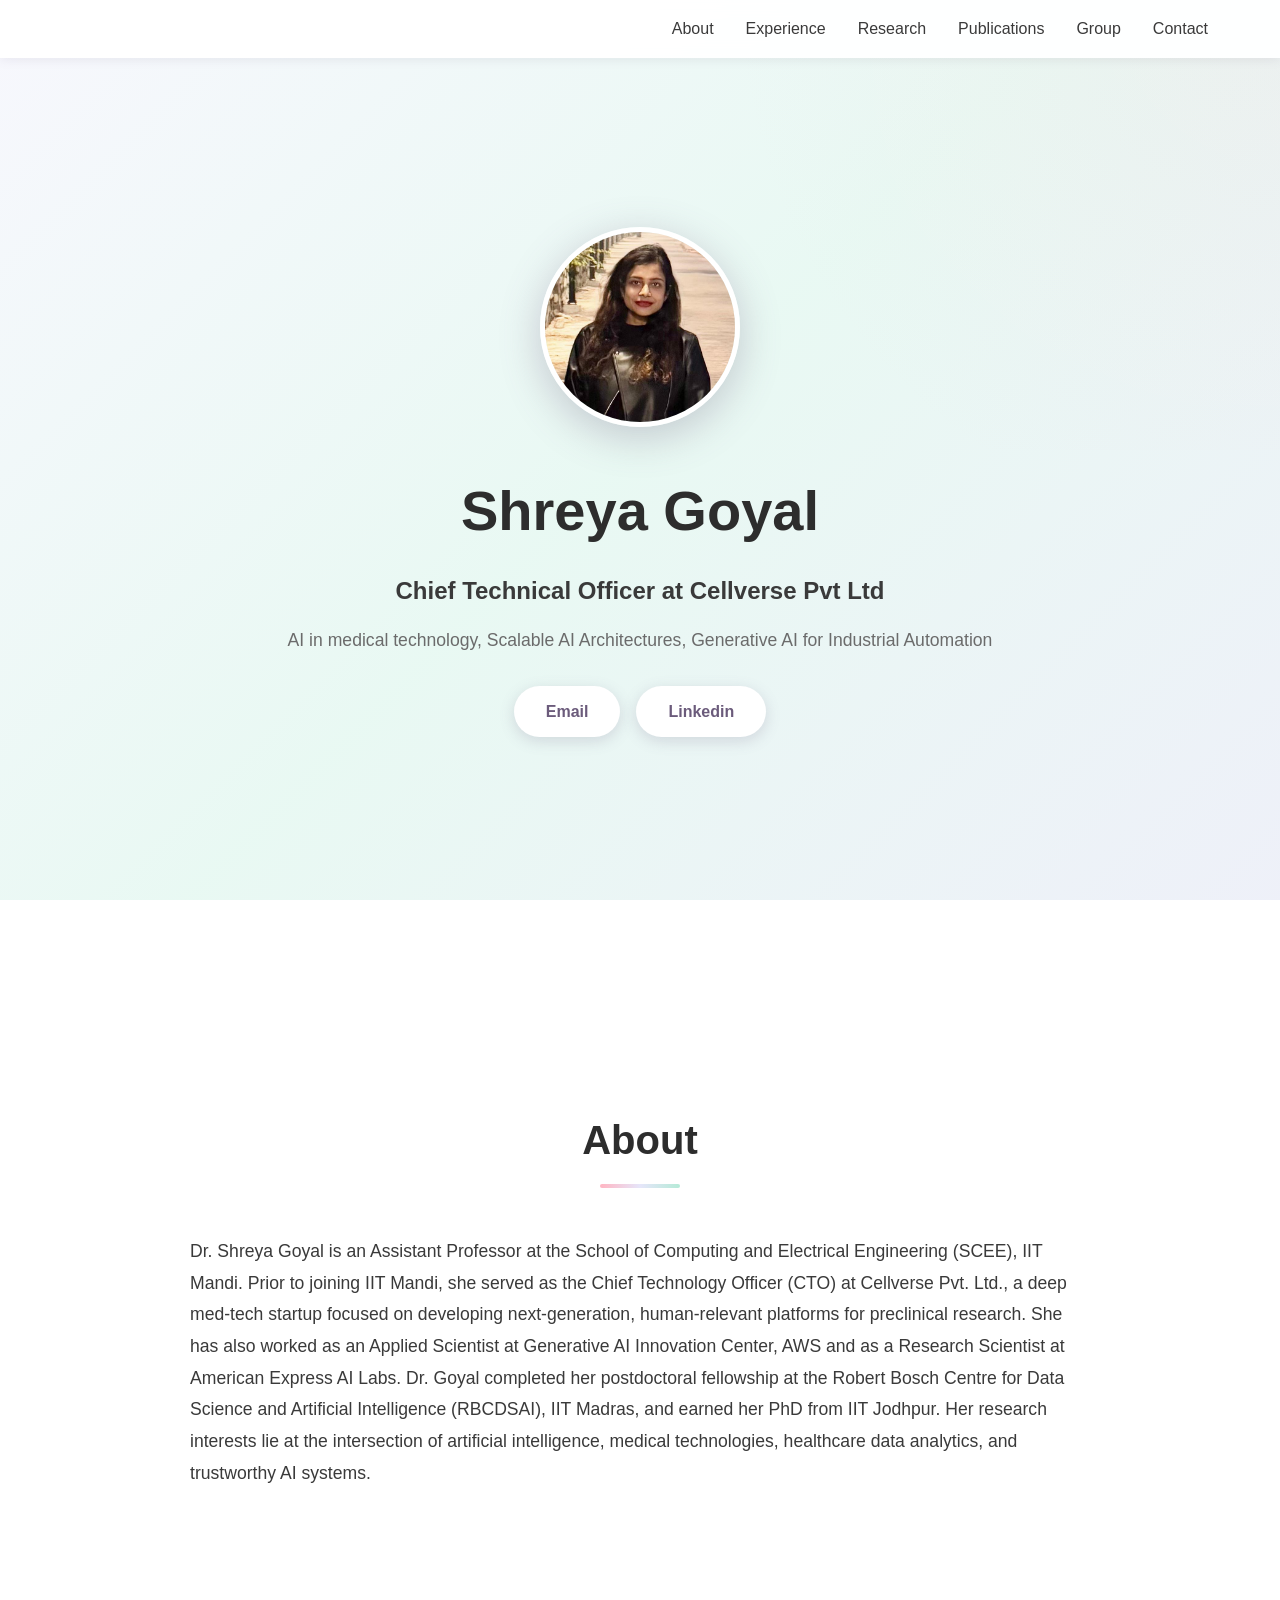
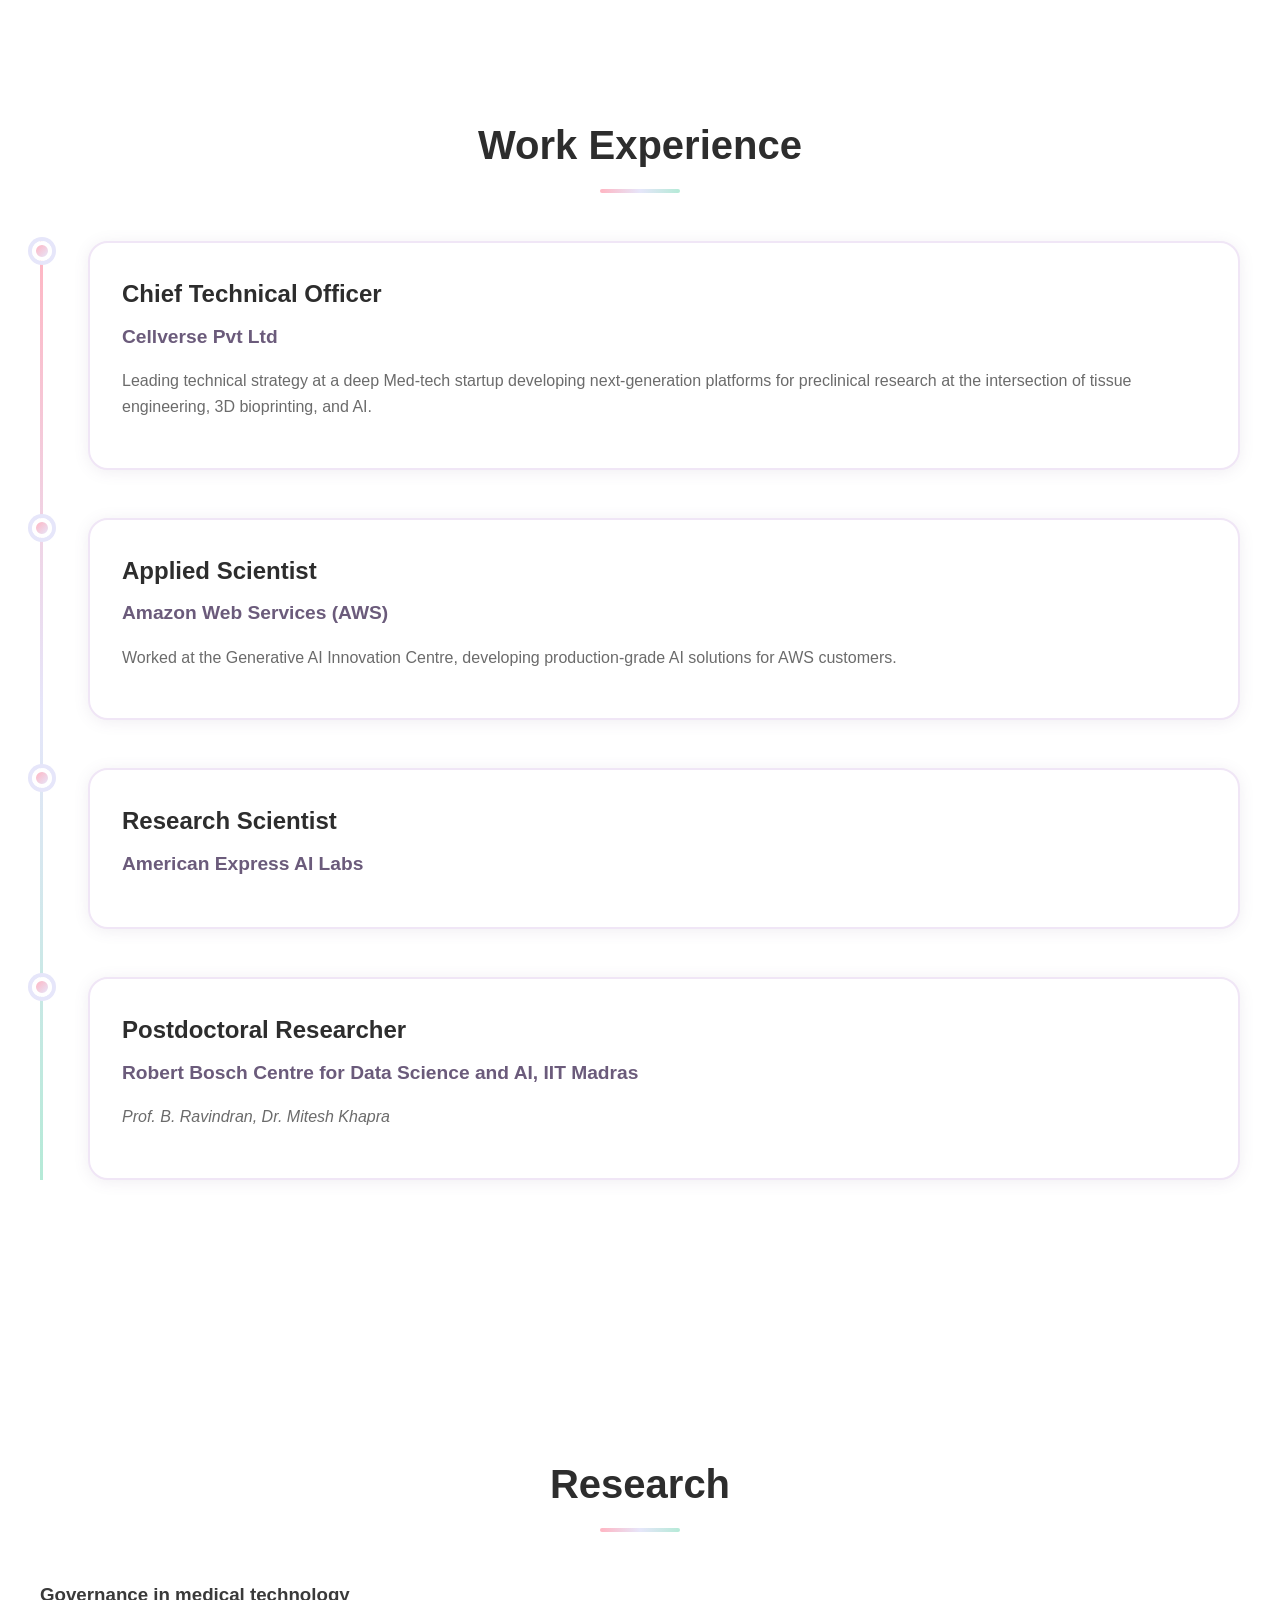
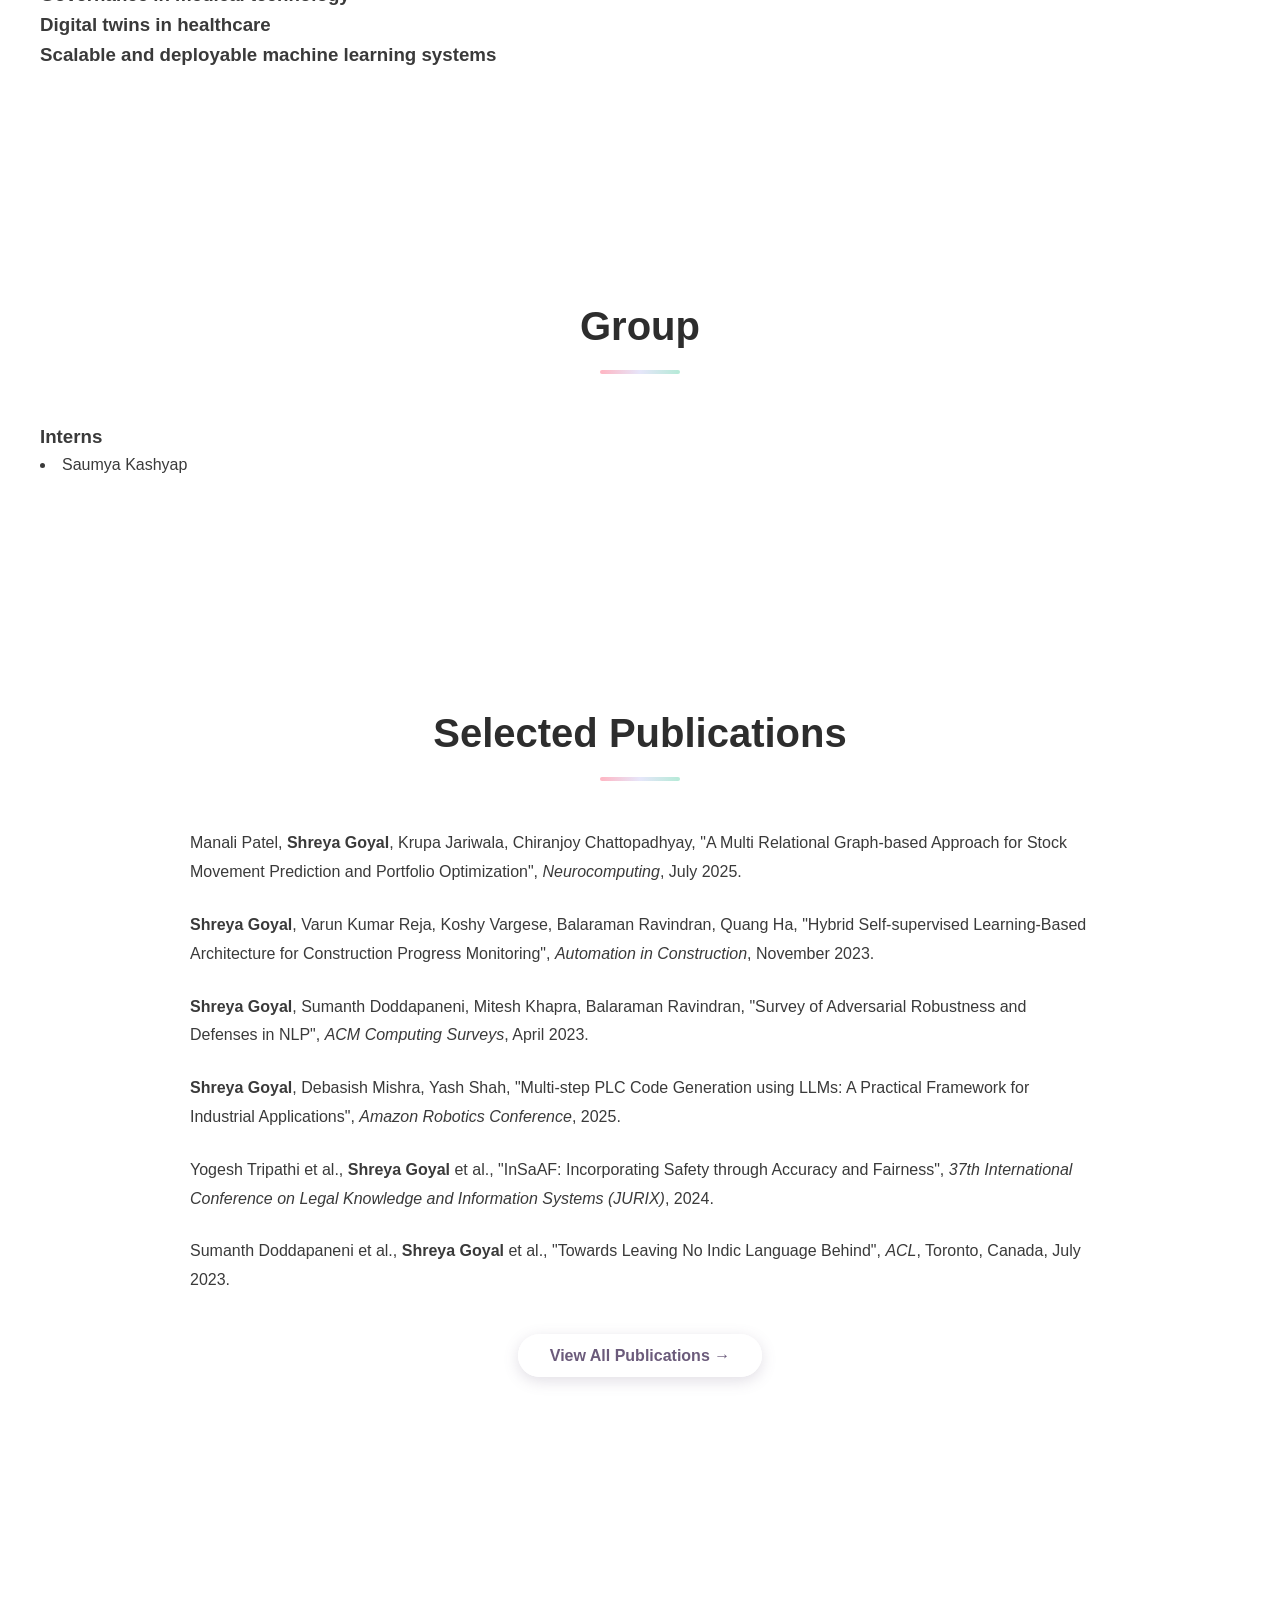
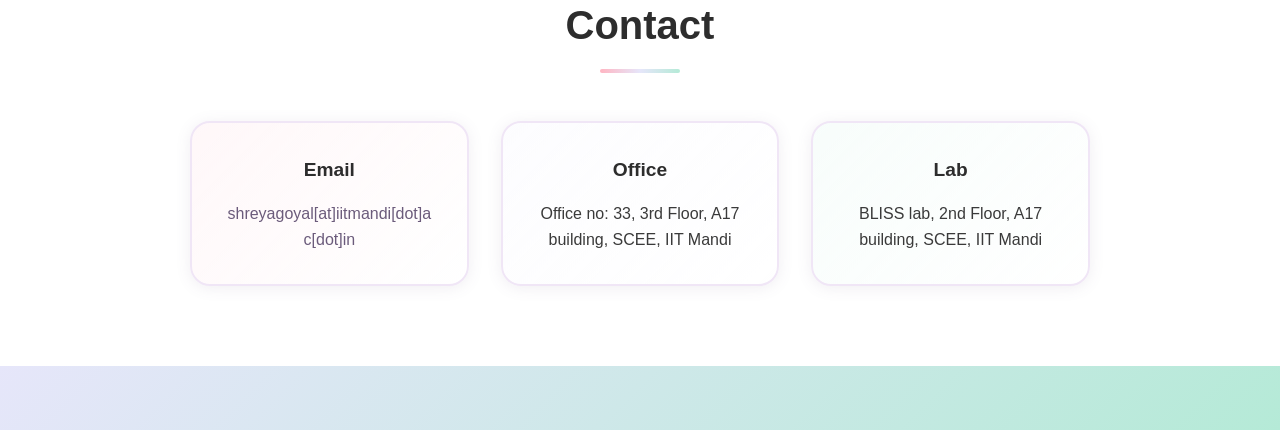
==== index.html @ 4f8982b8 "Add new files" ====
<!DOCTYPE html>
<html lang="en">
<head>
    <meta charset="UTF-8">
    <meta name="viewport" content="width=device-width, initial-scale=1.0">
    <title>Shreya Goyal - CV</title>
    <link rel="stylesheet" href="styles.css">
</head>
<body>
    <!-- Navigation -->
    <nav class="navbar">
        <div class="nav-container">
            <a href="#home" class="nav-logo"></a>
            <ul class="nav-menu">
                <li><a href="#about" class="nav-link">About</a></li>
                <li><a href="#experience" class="nav-link">Experience</a></li>
                <li><a href="#research" class="nav-link">Research</a></li>
                <li><a href="#publications" class="nav-link">Publications</a></li>
                <li><a href="#group" class="nav-link">Group</a></li>
                <li><a href="#contact" class="nav-link">Contact</a></li>
            </ul>
        </div>
    </nav>

    <!-- Hero Section -->
    <section id="home" class="hero with-background">
        <div class="hero-content">
            <img src="profile.jpeg" alt="Shreya Goyal" class="hero-img">
            <h1 class="hero-title">Shreya Goyal</h1>
            <p class="hero-subtitle">Chief Technical Officer at Cellverse Pvt Ltd</p>
       <p class="hero-description">AI in medical technology, Scalable AI Architectures, Generative AI for Industrial Automation

</p> 
            <div class="hero-links">
                <a href="mailto:shreyagoyal[at]iitmandi[dot]ac[dot]in" class="hero-btn"> Email</a>
                <a href="https://www.linkedin.com/in/shreya-goyal-phd-24585454/" target="_blank" class="hero-btn">Linkedin</a>
               <!-- <a href="tel:+918696494000" class="hero-btn">📱 Phone</a>  -->
            </div>
        </div>
    </section>

    <!-- About Section -->
    <section id="about" class="section">
        <div class="container">
            <h2 class="section-title">About</h2>
            <div class="about-content">
                <p> Dr. Shreya Goyal is an Assistant Professor at the School of Computing and Electrical Engineering (SCEE), IIT Mandi. Prior to joining IIT Mandi, she served as the Chief Technology Officer (CTO) at Cellverse Pvt. Ltd., a deep med-tech startup focused on developing next-generation, human-relevant platforms for preclinical research. She has also worked as an Applied Scientist at Generative AI Innovation Center, AWS and as a Research Scientist at American Express AI Labs. Dr. Goyal completed her postdoctoral fellowship at the Robert Bosch Centre for Data Science and Artificial Intelligence (RBCDSAI), IIT Madras, and earned her PhD from IIT Jodhpur. Her research interests lie at the intersection of artificial intelligence, medical technologies, healthcare data analytics, and trustworthy AI systems.</p>
               <!--  <div class="research-interests">
                    <h3>Research Interests</h3>
                   <div class="tags">
                        <span class="tag">Computer Vision</span>
                        <span class="tag">Multi-modal Inference</span>
                        <span class="tag">NLP</span>
                        <span class="tag">Explainable AI</span>
                        <span class="tag">Generative AI</span>
                        <span class="tag">Industrial AI Applications</span>
                    </div>
                </div> -->
            </div>
        </div>
    </section>

    <!-- Experience Section -->
    <section id="experience" class="section section-alt">
        <div class="container">
            <h2 class="section-title">Work Experience</h2>
            
            <div class="timeline">
                <div class="timeline-item">
                    <div class="timeline-marker"></div>
                    <div class="timeline-content">
                       <!-- <span class="timeline-date">November 2025 - Present</span>  -->
                        <h3>Chief Technical Officer</h3>
                        <h4>Cellverse Pvt Ltd</h4>
                        <p>Leading technical strategy at a deep Med-tech startup developing next-generation platforms for preclinical research at the intersection of tissue engineering, 3D bioprinting, and AI.</p>
                    </div>
                </div>

                <div class="timeline-item">
                    <div class="timeline-marker"></div>
                    <div class="timeline-content">
                      <!--   <span class="timeline-date">March 2024 - October 2025</span> -->
                        <h3>Applied Scientist</h3>
                        <h4>Amazon Web Services (AWS)</h4>
                        <p>Worked at the Generative AI Innovation Centre, developing production-grade AI solutions for AWS customers.</p>
                      <!--    <div class="highlights">
                            <h5>Key Projects:</h5>
                            <ul>
                                <li><strong>Financial Document Q&A:</strong> RAG and LLM system for information extraction</li>
                                <li><strong>Newspaper OCR:</strong> LLM-based text extraction with layout attention</li>
                                <li><strong>Multi-lingual Narration:</strong> End-to-end system supporting ASEAN languages</li>
                                <li><strong>GraphRAG Data Analyst:</strong> LLM-powered exploratory insights generation</li>
                                <li><strong>PLC Code Generation:</strong> Zero-shot and few-shot industrial code generation</li>
                            </ul>
                        </div>
                        <div class="skills-used">
                            <span class="skill-tag">Sagemaker</span>
                            <span class="skill-tag">Bedrock</span>
                            <span class="skill-tag">OpenSearch</span>
                            <span class="skill-tag">Neptune</span>
                            <span class="skill-tag">Lambda</span>
                        </div> -->
                    </div>
                </div>

                <div class="timeline-item">
                    <div class="timeline-marker"></div>
                    <div class="timeline-content">
                     <!--   <span class="timeline-date">December 2021 - March 2024</span> -->
                        <h3>Research Scientist</h3>
                        <h4>American Express AI Labs</h4>
                    <!--  <p>Part of the Business Automation & Decision Science team, leveraging unstructured text data for risk assessment in Credit and Fraud Risk use cases.</p>
                    <!--     <ul>
                            <li>Developed NLP models for commercial consumer underwriting</li>
                            <li>Built explainable language models for fraud classification</li>
                            <li>Designed generative models for personalized marketing content</li>
                            <li>Implemented LLMs for consumer complaint analysis</li>
                        </ul> -->
                    </div>
                </div>

                <div class="timeline-item">
                    <div class="timeline-marker"></div>
                    <div class="timeline-content">
                      <!--   <span class="timeline-date">December 2020 - December 2021</span> -->
                        <h3>Postdoctoral Researcher</h3>
                        <h4>Robert Bosch Centre for Data Science and AI, IIT Madras</h4>
                        <p class="advisor">Prof. B. Ravindran, Dr. Mitesh Khapra</p>
                   <!--     <ul>
                            <li><strong>Scan to BIM:</strong> Self-supervised framework for point cloud analysis</li>
                            <li><strong>IndicCorp:</strong> Contributed to corpus covering 22 Indian languages</li>
                            <li><strong>NLP Robustness:</strong> Survey of adversarial robustness and defenses</li>
                            <li><strong>Legal AI Bias:</strong> Bias detection for Indian legal documents</li>
                        </ul> -->
                    </div>
                </div>

                <!--<div class="timeline-item">
                    <div class="timeline-marker"></div>
                    <div class="timeline-content">
                        <span class="timeline-date">July 2014 - May 2020</span>
                        <h3>Teaching Assistant</h3>
                        <h4>Indian Institute of Technology Jodhpur</h4>
                        <p>Courses: Computer Programming, Machine Learning, Software Engineering, OOP, Computer Architecture, Discrete Mathematics, Database Systems, Algorithms for Big Data, Data Structures</p>
                    </div>
                </div> -->
            </div>
        </div>
    </section>

    <section id="research" class="section">
        <div class="container">
            <h2 class="section-title">Research</h2>
            <div class="research-grid">
                <div class="research-card">
                    <!-- <div class="degree-icon">🎓</div> -->
                    <h3>Governance in medical technology</h3>
                    <h3> Digital twins in healthcare</h3>
                    <h3>Scalable and deployable machine learning systems</h3>
                    <!-- <p class="institution">Indian Institute of Technology Jodhpur</p>
                    <p class="date">July 2016 - May 2021</p>
                    <p class="gpa">GPA: 8/10</p> -->
                </div>
                <!-- <div class="education-card">
                    <div class="degree-icon">🎓</div>
                    <h3>M.Tech, Systems Science</h3>
                    <p class="institution">Indian Institute of Technology Jodhpur</p>
                    <p class="date">July 2014 - June 2016</p>
                    <p class="gpa">GPA: 7.4/10</p>
                </div>
                <div class="education-card">
                    <div class="degree-icon">🎓</div>
                    <h3>B.E., Information Technology</h3>
                    <p class="institution">M.B.M. Engineering College Jodhpur</p>
                    <p class="date">August 2009 - June 2013</p>
                    <p class="gpa">Percentage: 66.13</p>
                </div> -->
            </div>
        </div>
    </section> 

    <section id="group" class="section">
        <div class="container">
            <h2 class="section-title">Group</h2>
            <div class="research-grid">
                <div class="research-card">
                    <!-- <div class="degree-icon">🎓</div> -->
                    <h3>Interns</h3>
                    <li> Saumya Kashyap</li>
                    <!-- <p class="institution">Indian Institute of Technology Jodhpur</p>
                    <p class="date">July 2016 - May 2021</p>
                    <p class="gpa">GPA: 8/10</p> -->
                </div>
                <!-- <div class="education-card">
                    <div class="degree-icon">🎓</div>
                    <h3>M.Tech, Systems Science</h3>
                    <p class="institution">Indian Institute of Technology Jodhpur</p>
                    <p class="date">July 2014 - June 2016</p>
                    <p class="gpa">GPA: 7.4/10</p>
                </div>
                <div class="education-card">
                    <div class="degree-icon">🎓</div>
                    <h3>B.E., Information Technology</h3>
                    <p class="institution">M.B.M. Engineering College Jodhpur</p>
                    <p class="date">August 2009 - June 2013</p>
                    <p class="gpa">Percentage: 66.13</p>
                </div> -->
            </div>
        </div>
    </section> 



    <!-- Education Section 
    <section id="education" class="section">
        <div class="container">
            <h2 class="section-title">Education</h2>
            <div class="education-grid">
                <div class="education-card">
                    <div class="degree-icon">🎓</div>
                    <h3>PhD, Computer Science and Engineering</h3>
                    <p class="institution">Indian Institute of Technology Jodhpur</p>
                    <p class="date">July 2016 - May 2021</p>
                    <p class="gpa">GPA: 8/10</p>
                </div>
                <div class="education-card">
                    <div class="degree-icon">🎓</div>
                    <h3>M.Tech, Systems Science</h3>
                    <p class="institution">Indian Institute of Technology Jodhpur</p>
                    <p class="date">July 2014 - June 2016</p>
                    <p class="gpa">GPA: 7.4/10</p>
                </div>
                <div class="education-card">
                    <div class="degree-icon">🎓</div>
                    <h3>B.E., Information Technology</h3>
                    <p class="institution">M.B.M. Engineering College Jodhpur</p>
                    <p class="date">August 2009 - June 2013</p>
                    <p class="gpa">Percentage: 66.13</p>
                </div>
            </div>
        </div>
    </section> -->

    <!-- Publications Section -->
    <section id="publications" class="section section-alt">
        <div class="container">
            <h2 class="section-title">Selected Publications</h2>
            
            <div style="max-width: 900px; margin: 0 auto;">
                <ul style="list-style: none; padding: 0;">
                    <li style="margin-bottom: 1.5rem; line-height: 1.8;">
                        Manali Patel, <strong>Shreya Goyal</strong>, Krupa Jariwala, Chiranjoy Chattopadhyay, "A Multi Relational Graph-based Approach for Stock Movement Prediction and Portfolio Optimization", <em>Neurocomputing</em>, July 2025.
                    </li>
                    
                    <li style="margin-bottom: 1.5rem; line-height: 1.8;">
                        <strong>Shreya Goyal</strong>, Varun Kumar Reja, Koshy Vargese, Balaraman Ravindran, Quang Ha, "Hybrid Self-supervised Learning-Based Architecture for Construction Progress Monitoring", <em>Automation in Construction</em>, November 2023.
                    </li>
                    
                    <li style="margin-bottom: 1.5rem; line-height: 1.8;">
                        <strong>Shreya Goyal</strong>, Sumanth Doddapaneni, Mitesh Khapra, Balaraman Ravindran, "Survey of Adversarial Robustness and Defenses in NLP", <em>ACM Computing Surveys</em>, April 2023.
                    </li>
                    
                    <li style="margin-bottom: 1.5rem; line-height: 1.8;">
                        <strong>Shreya Goyal</strong>, Debasish Mishra, Yash Shah, "Multi-step PLC Code Generation using LLMs: A Practical Framework for Industrial Applications", <em>Amazon Robotics Conference</em>, 2025.
                    </li>
                    
                    <li style="margin-bottom: 1.5rem; line-height: 1.8;">
                        Yogesh Tripathi et al., <strong>Shreya Goyal</strong> et al., "InSaAF: Incorporating Safety through Accuracy and Fairness", <em>37th International Conference on Legal Knowledge and Information Systems (JURIX)</em>, 2024.
                    </li>
                    
                    <li style="margin-bottom: 1.5rem; line-height: 1.8;">
                        Sumanth Doddapaneni et al., <strong>Shreya Goyal</strong> et al., "Towards Leaving No Indic Language Behind", <em>ACL</em>, Toronto, Canada, July 2023.
                    </li>
                </ul>
                
                <div style="text-align: center; margin-top: 3rem;">
                    <a href="publications.html" class="hero-btn">View All Publications →</a>
                </div>
            </div>
        </div>
    </section>

    <!-- Awards Section 
    <section id="awards" class="section">
        <div class="container">
            <h2 class="section-title">Awards & Services</h2>
            <div class="awards-grid">
                <div class="award-card">
                    <div class="award-icon">🏆</div>
                    <h4>AWS AI Practitioner Certified</h4>
                    <p>2024</p>
                </div>
                <div class="award-card">
                    <div class="award-icon">📝</div>
                    <h4>Program Committee Member</h4>
                    <p>AAAI, IJCAI, BigMM, CVIP, ICVGIP</p>
                </div>
                <div class="award-card">
                    <div class="award-icon">📚</div>
                    <h4>Journal Reviewer</h4>
                    <p>Automation in Construction, IET-Image Processing</p>
                </div>
                <div class="award-card">
                    <div class="award-icon">🎤</div>
                    <h4>Workshop Co-organizer</h4>
                    <p>AAAI 2022, ACM Web Science 2021</p>
                </div>
                <div class="award-card">
                    <div class="award-icon">🎓</div>
                    <h4>Doctoral Consortium</h4>
                    <p>ICDAR 2019</p>
                </div>
                <div class="award-card">
                    <div class="award-icon">✈️</div>
                    <h4>Travel Grant</h4>
                    <p>ACM Multimedia 2018</p>
                </div>
            </div>
        </div>
    </section> -->

    <!-- Contact Section  -->
    <section id="contact" class="section section-alt">
        <div class="container">
            <h2 class="section-title">Contact</h2>
            <div class="contact-content">
                <div class="contact-card">
                    <!-- <div class="contact-icon">📧</div> -->
                    <h4>Email</h4>
                    <a href="mailto:shreyagoyal[at]iitmandi[dot]ac[dot]in">shreyagoyal[at]iitmandi[dot]ac[dot]in</a>
                </div>
                <div class="contact-card">
                    <!-- <div class="contact-icon">📱</div> -->
                    <h4>Office</h4>
                    <!-- <a href="tel:+918696494000">+91-8696494000</a> -->
                     <p> Office no: 33, 3rd Floor, A17 building, SCEE, IIT Mandi</p>
                </div>
                <div class="contact-card">
                    <!-- <div class="contact-icon">🌐</div> -->
                    <h4>Lab</h4>
                    <!-- <a href="https://sgoyal28.github.io" target="_blank">sgoyal28.github.io</a> -->
                     <p> BLISS lab, 2nd Floor, A17 building, SCEE, IIT Mandi  </p>
                </div>
            </div>
        </div>
    </section> 

    <!-- Footer -->
    <footer class="footer">
        <!-- <p>&copy; 2026 Shreya Goyal. All rights reserved.</p> -->
    </footer>

    <script src="script.js"></script>
</body>
</html>
---- styles.css ----
* {
    margin: 0;
    padding: 0;
    box-sizing: border-box;
}

:root {
    /* Pastel Color Palette */
    --pastel-pink: #FFB5C2;
    --pastel-peach: #FFDAB9;
    --pastel-lavender: #E6E6FA;
    --pastel-mint: #B5EAD7;
    --pastel-blue: #C7CEEA;
    --pastel-yellow: #FFF4B8;
    --pastel-coral: #FFB4A2;
    
    /* Main Colors */
    --primary-color: #6B5B7B;
    --secondary-color: #7BA8AA;
    --accent-color: #D89BC7;
    --light-bg: #FFFFFF;
    --white: #FFFFFF;
    --text-dark: #3A3A3A;
    --text-light: #6B6B6B;
    --heading-dark: #2D2D2D;
    --border-color: #F0E6F6;
    --shadow: 0 2px 15px rgba(107, 91, 123, 0.1);
    --shadow-hover: 0 5px 25px rgba(107, 91, 123, 0.2);
}

html {
    scroll-behavior: smooth;
    scroll-snap-type: y proximity;
    scroll-padding-top: 150px;
    scroll-behavior: smooth;
}

body {
    font-family: -apple-system, BlinkMacSystemFont, 'Segoe UI', Roboto, 'Helvetica Neue', Arial, sans-serif;
    line-height: 1.6;
    color: var(--text-dark);
    background-color: #FFFFFF;
}

/* Navigation */
.navbar {
    position: fixed;
    top: 0;
    width: 100%;
    background: rgba(255, 255, 255, 0.95);
    backdrop-filter: blur(10px);
    box-shadow: var(--shadow);
    z-index: 1000;
    transition: all 0.3s ease;
}

.nav-container {
    max-width: 1200px;
    margin: 0 auto;
    padding: 1rem 2rem;
    display: flex;
    justify-content: space-between;
    align-items: center;
}

.nav-logo {
    font-size: 1.5rem;
    font-weight: 700;
    color: var(--heading-dark);
    text-decoration: none;
    transition: all 0.3s ease;
}

.nav-logo:hover {
    transform: scale(1.05);
    color: var(--primary-color);
}

.nav-menu {
    display: flex;
    list-style: none;
    gap: 2rem;
}

.nav-link {
    color: var(--text-dark);
    text-decoration: none;
    font-weight: 500;
    transition: all 0.3s ease;
    position: relative;
    padding: 0.5rem 0;
}

.nav-link::after {
    content: '';
    position: absolute;
    bottom: 0;
    left: 0;
    width: 0;
    height: 2px;
    background: linear-gradient(90deg, var(--pastel-pink), var(--pastel-lavender));
    transition: width 0.3s ease;
}

.nav-link:hover::after {
    width: 100%;
}

.nav-link:hover {
    color: var(--primary-color);
}

/* Hero Section */
.hero {
    min-height: 100vh;
    display: flex;
    align-items: center;
    justify-content: center;
    background: linear-gradient(135deg, rgba(230, 230, 250, 0.5) 0%, rgba(181, 234, 215, 0.5) 50%, rgba(199, 206, 234, 0.5) 100%);
    color: var(--text-dark);
    padding: 6rem 2rem 2rem;
    text-align: center;
    position: relative;
    overflow: hidden;
}

/* Background image support - add your image */
.hero.with-background {
    background-image: url('hero-background.jpg');
    background-size: cover;
    background-position: center;
    background-attachment: fixed;
}

.hero.with-background::before {
    content: '';
    position: absolute;
    top: 0;
    left: 0;
    right: 0;
    bottom: 0;
    background: linear-gradient(135deg, rgba(230, 230, 250, 0.3) 0%, rgba(181, 234, 215, 0.3) 50%, rgba(199, 206, 234, 0.3) 100%);
    z-index: 0;
}

.hero::after {
    content: '';
    position: absolute;
    top: -50%;
    right: -50%;
    width: 100%;
    height: 100%;
    background: radial-gradient(circle, rgba(255, 181, 194, 0.1) 0%, transparent 70%);
    animation: float 20s ease-in-out infinite;
    z-index: 0;
}

.hero-content {
    max-width: 800px;
    animation: fadeInUp 1s ease;
    position: relative;
    z-index: 1;
}

.hero-img {
    width: 200px;
    height: 200px;
    border-radius: 50%;
    border: 5px solid var(--white);
    object-fit: cover;
    margin-bottom: 2rem;
    box-shadow: 0 10px 40px rgba(107, 91, 123, 0.3);
    animation: fadeIn 1.5s ease;
}

.hero-title {
    font-size: 3.5rem;
    margin-bottom: 1rem;
    font-weight: 700;
    color: var(--heading-dark);
}

.hero-subtitle {
    font-size: 1.5rem;
    margin-bottom: 1rem;
    color: var(--text-dark);
    font-weight: 600;
}

.hero-description {
    font-size: 1.1rem;
    margin-bottom: 2rem;
    color: var(--text-light);
}

.hero-links {
    display: flex;
    gap: 1rem;
    justify-content: center;
    flex-wrap: wrap;
}

.hero-btn {
    padding: 0.8rem 2rem;
    background: var(--white);
    color: var(--primary-color);
    text-decoration: none;
    border-radius: 50px;
    font-weight: 600;
    transition: all 0.3s ease;
    box-shadow: 0 4px 15px rgba(107, 91, 123, 0.2);
}

.hero-btn:hover {
    transform: translateY(-3px);
    box-shadow: 0 6px 25px rgba(107, 91, 123, 0.3);
    background: linear-gradient(135deg, var(--pastel-pink), var(--pastel-lavender));
    color: var(--white);
}

/* Sections */
.section {
    padding: 8rem 2rem 5rem 2rem;
    background: var(--white);
}

.section-alt {
    background: #FFFFFF;
}

.container {
    max-width: 1200px;
    margin: 0 auto;
}

.section-title {
    font-size: 2.5rem;
    margin-bottom: 3rem;
    text-align: center;
    color: var(--heading-dark);
    position: relative;
    padding-bottom: 1rem;
    font-weight: 700;
}

.section-title::after {
    content: '';
    position: absolute;
    bottom: 0;
    left: 50%;
    transform: translateX(-50%);
    width: 80px;
    height: 4px;
    background: linear-gradient(90deg, var(--pastel-pink), var(--pastel-lavender), var(--pastel-mint));
    border-radius: 2px;
}

/* About Section */
.about-content {
    max-width: 900px;
    margin: 0 auto;
    font-size: 1.1rem;
    line-height: 1.8;
}

.research-interests {
    margin-top: 3rem;
    padding: 2rem;
    background: linear-gradient(135deg, var(--pastel-lavender) 0%, var(--pastel-mint) 100%);
    border-radius: 20px;
}

.research-interests h3 {
    font-size: 1.5rem;
    margin-bottom: 1rem;
    color: var(--heading-dark);
    font-weight: 700;
}

.tags {
    display: flex;
    flex-wrap: wrap;
    gap: 1rem;
}

.tag {
    padding: 0.5rem 1.5rem;
    background: var(--white);
    color: var(--primary-color);
    border-radius: 50px;
    font-size: 0.9rem;
    transition: all 0.3s ease;
    box-shadow: 0 2px 10px rgba(107, 91, 123, 0.1);
    font-weight: 500;
}

.tag:hover {
    transform: translateY(-3px);
    box-shadow: var(--shadow-hover);
    background: linear-gradient(135deg, var(--pastel-pink), var(--pastel-peach));
    color: var(--white);
}

/* Timeline */
.timeline {
    position: relative;
    padding-left: 3rem;
}

.timeline::before {
    content: '';
    position: absolute;
    left: 0;
    top: 0;
    bottom: 0;
    width: 3px;
    background: linear-gradient(180deg, var(--pastel-pink), var(--pastel-lavender), var(--pastel-mint));
}

.timeline-item {
    position: relative;
    margin-bottom: 3rem;
    animation: fadeInLeft 0.6s ease;
}

.timeline-marker {
    position: absolute;
    left: -3.5rem;
    top: 0;
    width: 20px;
    height: 20px;
    border-radius: 50%;
    background: linear-gradient(135deg, var(--pastel-pink), var(--pastel-lavender));
    border: 4px solid var(--white);
    box-shadow: 0 0 0 4px var(--pastel-lavender);
}

.timeline-content {
    background: var(--white);
    padding: 2rem;
    border-radius: 20px;
    box-shadow: var(--shadow);
    transition: all 0.3s ease;
    border: 2px solid var(--border-color);
}

.timeline-content:hover {
    transform: translateX(10px);
    box-shadow: var(--shadow-hover);
    border-color: var(--pastel-lavender);
}

.timeline-date {
    display: inline-block;
    padding: 0.3rem 1rem;
    background: linear-gradient(135deg, var(--pastel-peach), var(--pastel-yellow));
    color: var(--heading-dark);
    border-radius: 20px;
    font-size: 0.9rem;
    margin-bottom: 1rem;
    font-weight: 600;
}

.timeline-content h3 {
    font-size: 1.5rem;
    color: var(--heading-dark);
    margin-bottom: 0.5rem;
    font-weight: 700;
}

.timeline-content h4 {
    font-size: 1.2rem;
    color: var(--primary-color);
    margin-bottom: 1rem;
    font-weight: 600;
}

.timeline-content p {
    margin-bottom: 1rem;
    color: var(--text-light);
}

.timeline-content ul {
    margin-left: 1.5rem;
    color: var(--text-light);
}

.timeline-content li {
    margin-bottom: 0.5rem;
}

.highlights h5 {
    margin-top: 1rem;
    margin-bottom: 0.5rem;
    color: var(--heading-dark);
    font-weight: 600;
}

.skills-used {
    display: flex;
    flex-wrap: wrap;
    gap: 0.5rem;
    margin-top: 1rem;
}

.skill-tag {
    padding: 0.3rem 1rem;
    background: linear-gradient(135deg, var(--pastel-blue), var(--pastel-lavender));
    color: var(--white);
    border-radius: 20px;
    font-size: 0.85rem;
    border: none;
    font-weight: 500;
}

.advisor {
    font-style: italic;
    color: var(--text-light);
}

/* Education Grid */
.education-grid {
    display: grid;
    grid-template-columns: repeat(auto-fit, minmax(300px, 1fr));
    gap: 2rem;
}

.education-card {
    background: var(--white);
    padding: 2rem;
    border-radius: 20px;
    box-shadow: var(--shadow);
    text-align: center;
    transition: all 0.3s ease;
    animation: fadeInUp 0.6s ease;
    border: 2px solid var(--border-color);
}

.education-card:nth-child(1) {
    border-top: 4px solid var(--pastel-pink);
}

.education-card:nth-child(2) {
    border-top: 4px solid var(--pastel-lavender);
}

.education-card:nth-child(3) {
    border-top: 4px solid var(--pastel-mint);
}

.education-card:hover {
    transform: translateY(-10px);
    box-shadow: var(--shadow-hover);
}

.degree-icon {
    font-size: 3rem;
    margin-bottom: 1rem;
}

.education-card h3 {
    font-size: 1.3rem;
    color: var(--heading-dark);
    margin-bottom: 1rem;
    font-weight: 700;
}

.institution {
    color: var(--primary-color);
    font-weight: 600;
    margin-bottom: 0.5rem;
}

.date {
    color: var(--text-light);
    font-size: 0.9rem;
    margin-bottom: 0.5rem;
}

.gpa {
    color: var(--text-dark);
    font-weight: 600;
}

/* Publications */
.pub-category {
    margin-bottom: 4rem;
}

.pub-category h3 {
    font-size: 1.8rem;
    color: var(--heading-dark);
    margin-bottom: 2rem;
    font-weight: 700;
}

.publications-grid {
    display: grid;
    grid-template-columns: repeat(auto-fill, minmax(350px, 1fr));
    gap: 2rem;
}

.pub-card {
    background: var(--white);
    padding: 1.5rem;
    border-radius: 20px;
    box-shadow: var(--shadow);
    transition: all 0.3s ease;
    border-left: 4px solid var(--pastel-pink);
    animation: fadeIn 0.6s ease;
}

.pub-card:nth-child(2n) {
    border-left-color: var(--pastel-lavender);
}

.pub-card:nth-child(3n) {
    border-left-color: var(--pastel-mint);
}

.pub-card:hover {
    transform: translateY(-5px);
    box-shadow: var(--shadow-hover);
}

.pub-year {
    display: inline-block;
    padding: 0.3rem 0.8rem;
    background: linear-gradient(135deg, var(--pastel-coral), var(--pastel-peach));
    color: var(--white);
    border-radius: 15px;
    font-size: 0.85rem;
    font-weight: 600;
    margin-bottom: 1rem;
}

.pub-card h4 {
    font-size: 1.1rem;
    color: var(--heading-dark);
    margin-bottom: 0.8rem;
    line-height: 1.4;
    font-weight: 700;
}

.pub-authors {
    font-size: 0.9rem;
    color: var(--text-light);
    margin-bottom: 0.5rem;
}

.pub-venue {
    font-size: 0.9rem;
    color: var(--primary-color);
    font-style: italic;
    font-weight: 500;
}

/* Awards Grid */
.awards-grid {
    display: grid;
    grid-template-columns: repeat(auto-fit, minmax(250px, 1fr));
    gap: 2rem;
}

.award-card {
    background: var(--white);
    padding: 2rem;
    border-radius: 20px;
    box-shadow: var(--shadow);
    text-align: center;
    transition: all 0.3s ease;
    animation: fadeInUp 0.6s ease;
    border: 2px solid var(--border-color);
}

.award-card:nth-child(1) { background: linear-gradient(135deg, rgba(255, 181, 194, 0.1), transparent); }
.award-card:nth-child(2) { background: linear-gradient(135deg, rgba(230, 230, 250, 0.1), transparent); }
.award-card:nth-child(3) { background: linear-gradient(135deg, rgba(181, 234, 215, 0.1), transparent); }
.award-card:nth-child(4) { background: linear-gradient(135deg, rgba(199, 206, 234, 0.1), transparent); }
.award-card:nth-child(5) { background: linear-gradient(135deg, rgba(255, 244, 184, 0.1), transparent); }
.award-card:nth-child(6) { background: linear-gradient(135deg, rgba(255, 180, 162, 0.1), transparent); }

.award-card:hover {
    transform: translateY(-10px);
    box-shadow: var(--shadow-hover);
}

.award-icon {
    font-size: 2.5rem;
    margin-bottom: 1rem;
}

.award-card h4 {
    font-size: 1.1rem;
    color: var(--heading-dark);
    margin-bottom: 0.5rem;
    font-weight: 700;
}

.award-card p {
    color: var(--text-light);
    font-size: 0.9rem;
}

/* Contact */
.contact-content {
    display: grid;
    grid-template-columns: repeat(auto-fit, minmax(250px, 1fr));
    gap: 2rem;
    max-width: 900px;
    margin: 0 auto;
}

.contact-card {
    background: var(--white);
    padding: 2rem;
    border-radius: 20px;
    box-shadow: var(--shadow);
    text-align: center;
    transition: all 0.3s ease;
    border: 2px solid var(--border-color);
}

.contact-card:nth-child(1) {
    background: linear-gradient(135deg, rgba(255, 181, 194, 0.1), var(--white));
}

.contact-card:nth-child(2) {
    background: linear-gradient(135deg, rgba(230, 230, 250, 0.1), var(--white));
}

.contact-card:nth-child(3) {
    background: linear-gradient(135deg, rgba(181, 234, 215, 0.1), var(--white));
}

.contact-card:hover {
    transform: translateY(-10px);
    box-shadow: var(--shadow-hover);
}

.contact-icon {
    font-size: 2.5rem;
    margin-bottom: 1rem;
}

.contact-card h4 {
    font-size: 1.2rem;
    color: var(--heading-dark);
    margin-bottom: 1rem;
    font-weight: 700;
}

.contact-card a {
    color: var(--primary-color);
    text-decoration: none;
    font-weight: 500;
    transition: all 0.3s ease;
    word-break: break-word;
    overflow-wrap: break-word;
}

.contact-card a:hover {
    color: var(--accent-color);
}

/* Footer */
.footer {
    background: linear-gradient(135deg, var(--pastel-lavender), var(--pastel-mint));
    color: var(--text-dark);
    text-align: center;
    padding: 2rem;
    font-weight: 500;
}

/* Animations */
@keyframes fadeIn {
    from {
        opacity: 0;
    }
    to {
        opacity: 1;
    }
}

@keyframes fadeInUp {
    from {
        opacity: 0;
        transform: translateY(30px);
    }
    to {
        opacity: 1;
        transform: translateY(0);
    }
}

@keyframes fadeInLeft {
    from {
        opacity: 0;
        transform: translateX(-30px);
    }
    to {
        opacity: 1;
        transform: translateX(0);
    }
}

@keyframes float {
    0%, 100% {
        transform: translate(0, 0) rotate(0deg);
    }
    33% {
        transform: translate(30px, -30px) rotate(120deg);
    }
    66% {
        transform: translate(-20px, 20px) rotate(240deg);
    }
}

/* Responsive Design */
@media (max-width: 768px) {
    .nav-menu {
        display: none;
    }

    .hero-title {
        font-size: 2.5rem;
    }

    .hero-subtitle {
        font-size: 1.2rem;
    }

    .section {
        padding: 3rem 1rem;
    }

    .section-title {
        font-size: 2rem;
    }

    .timeline {
        padding-left: 2rem;
    }

    .timeline-marker {
        left: -2.5rem;
    }

    .publications-grid {
        grid-template-columns: 1fr;
    }

    .education-grid {
        grid-template-columns: 1fr;
    }
}

@media (max-width: 480px) {
    .hero-img {
        width: 150px;
        height: 150px;
    }

    .hero-title {
        font-size: 2rem;
    }

    .nav-container {
        padding: 1rem;
    }

    .hero-links {
        flex-direction: column;
    }

    .hero-btn {
        width: 100%;
    }
}

/* Extra spacing for About section to prevent overlap */
#about {
    padding-top: 10rem !important;
    margin-top: 2rem;
}

/* Ensure section titles have proper spacing */
.section-title {
    padding-top: 1rem;
}
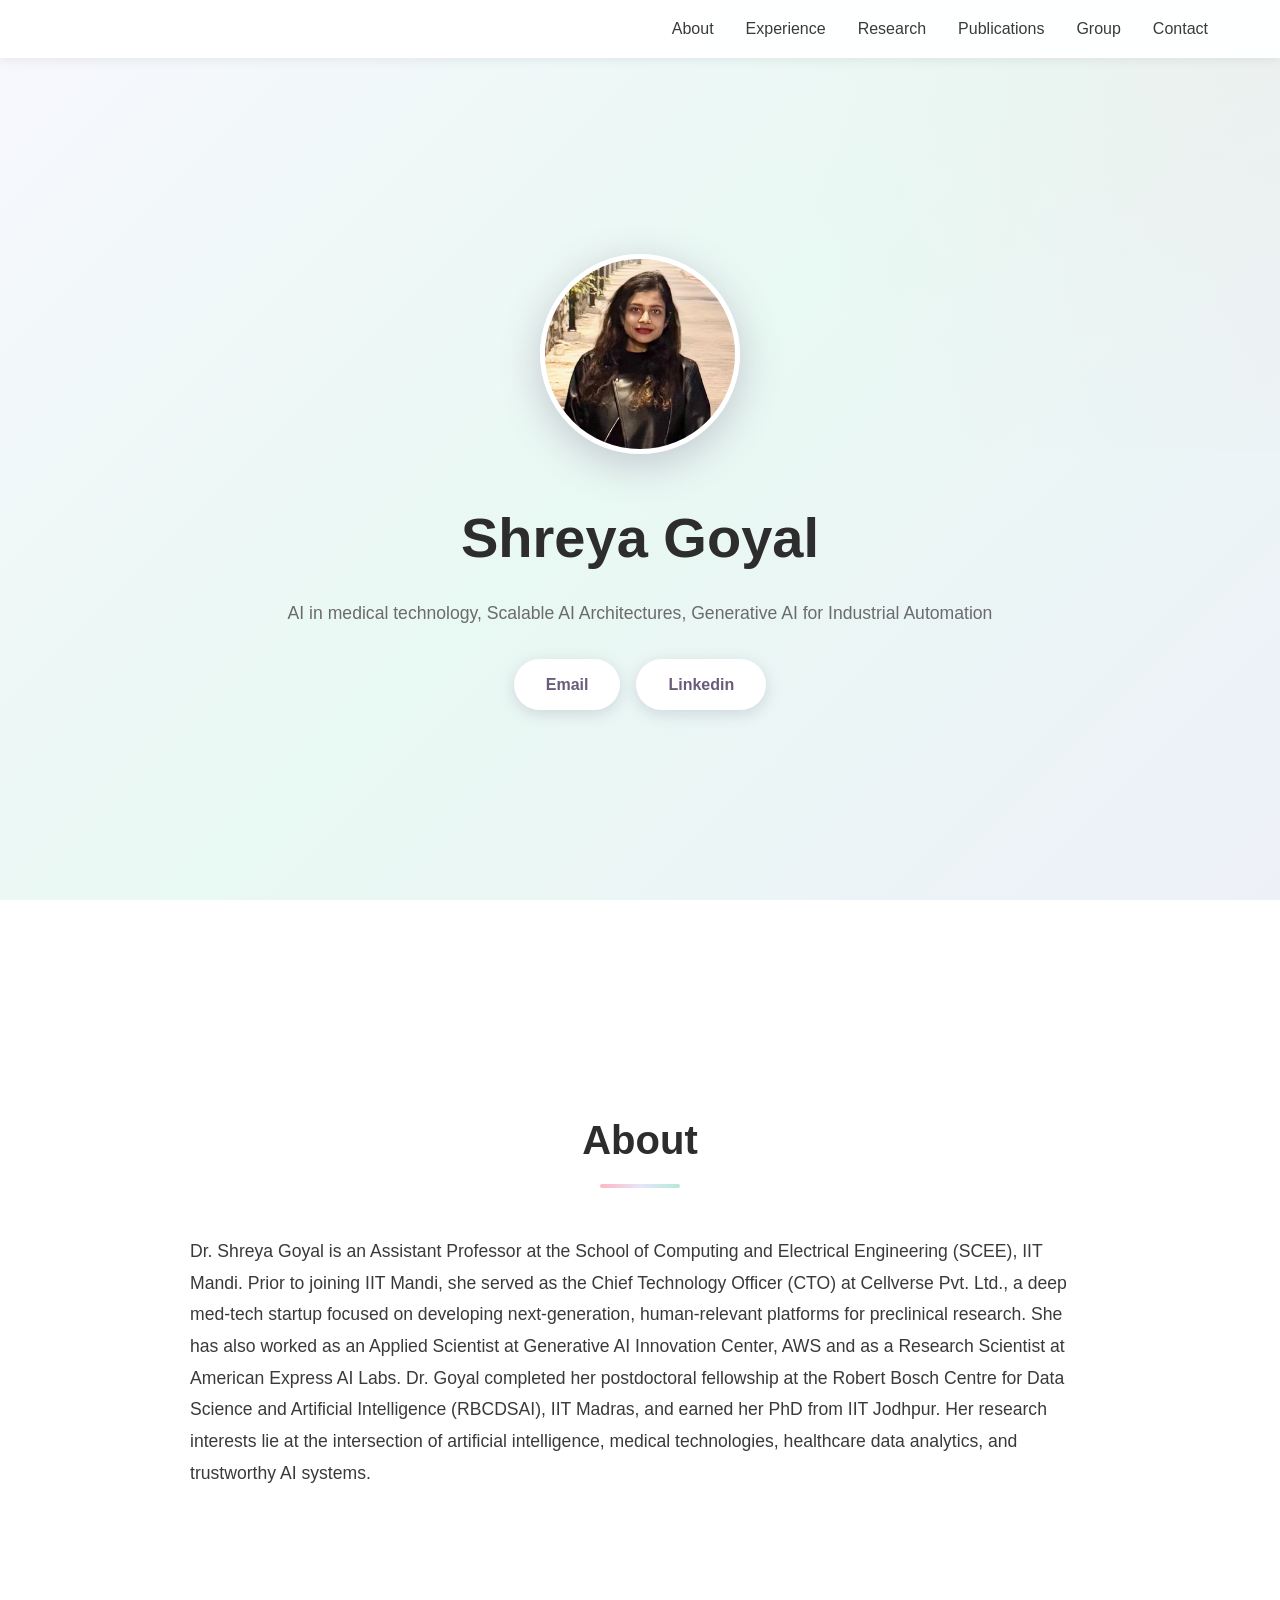
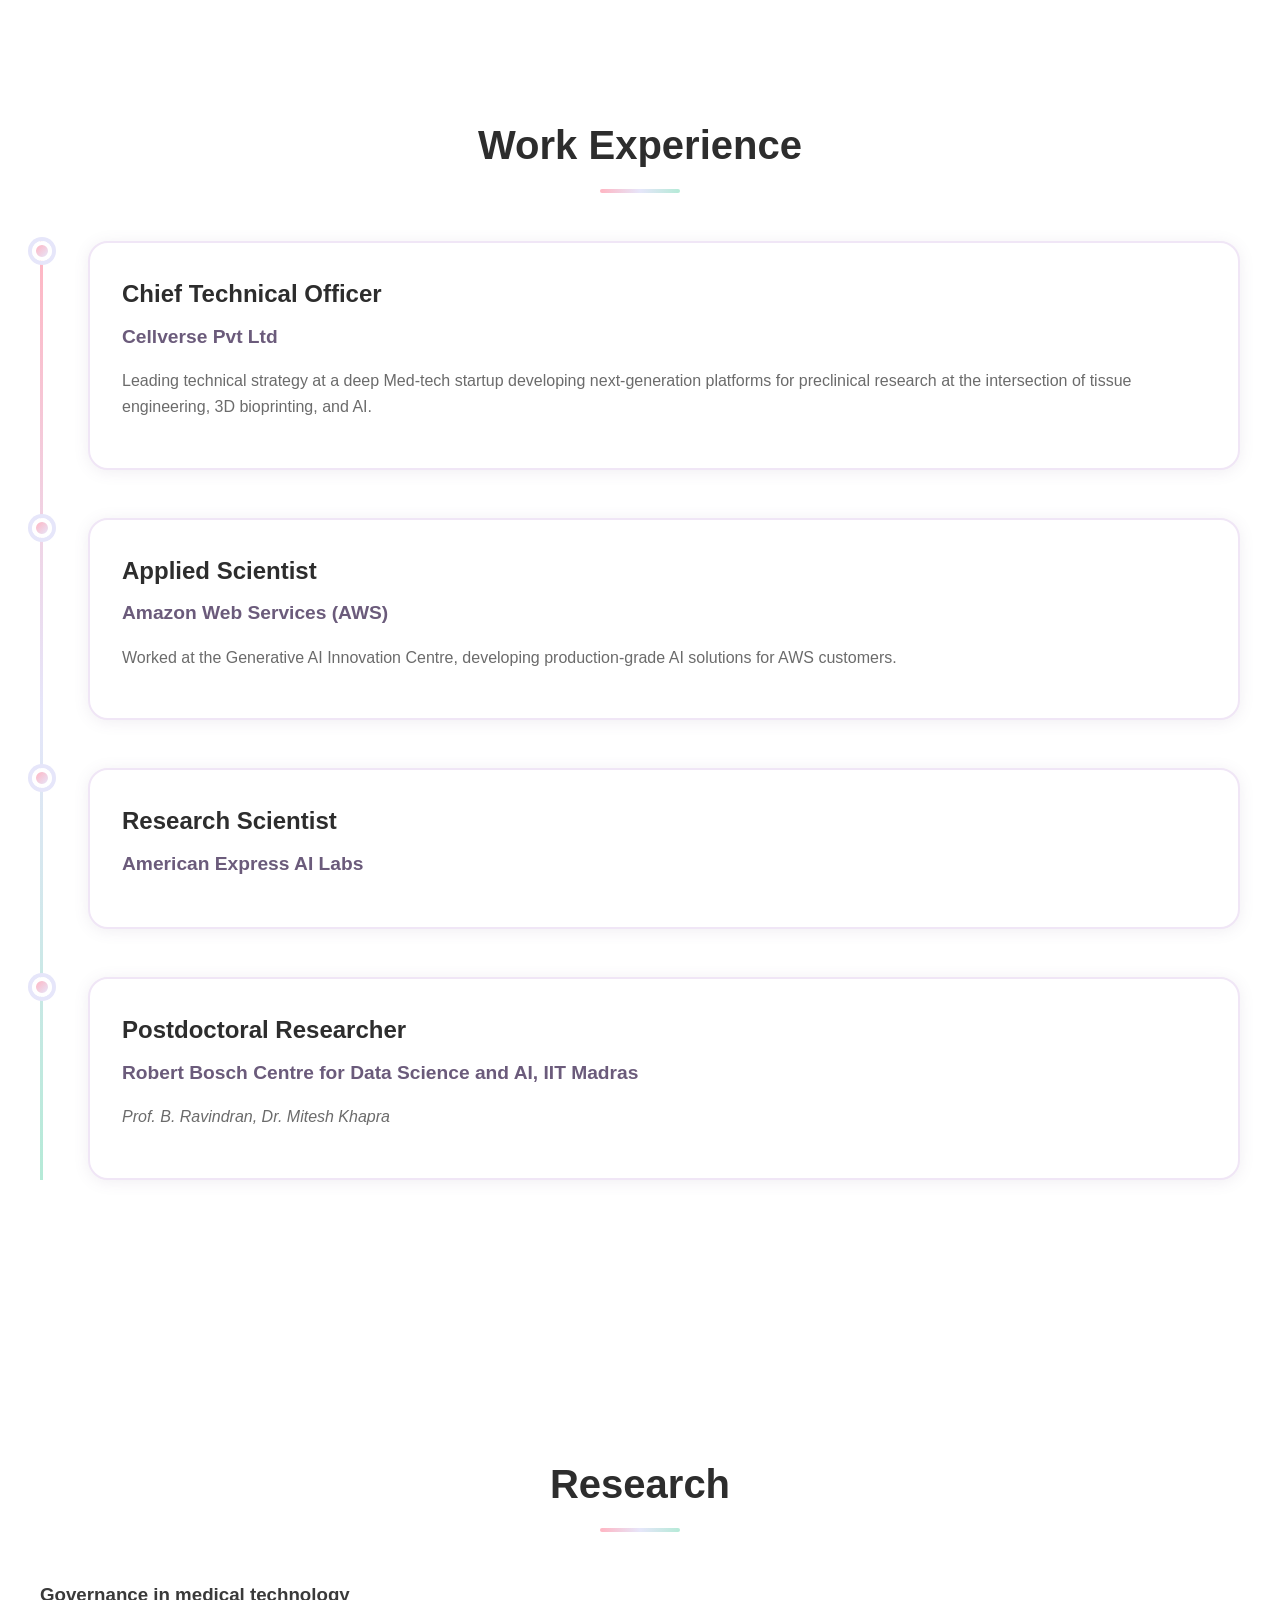
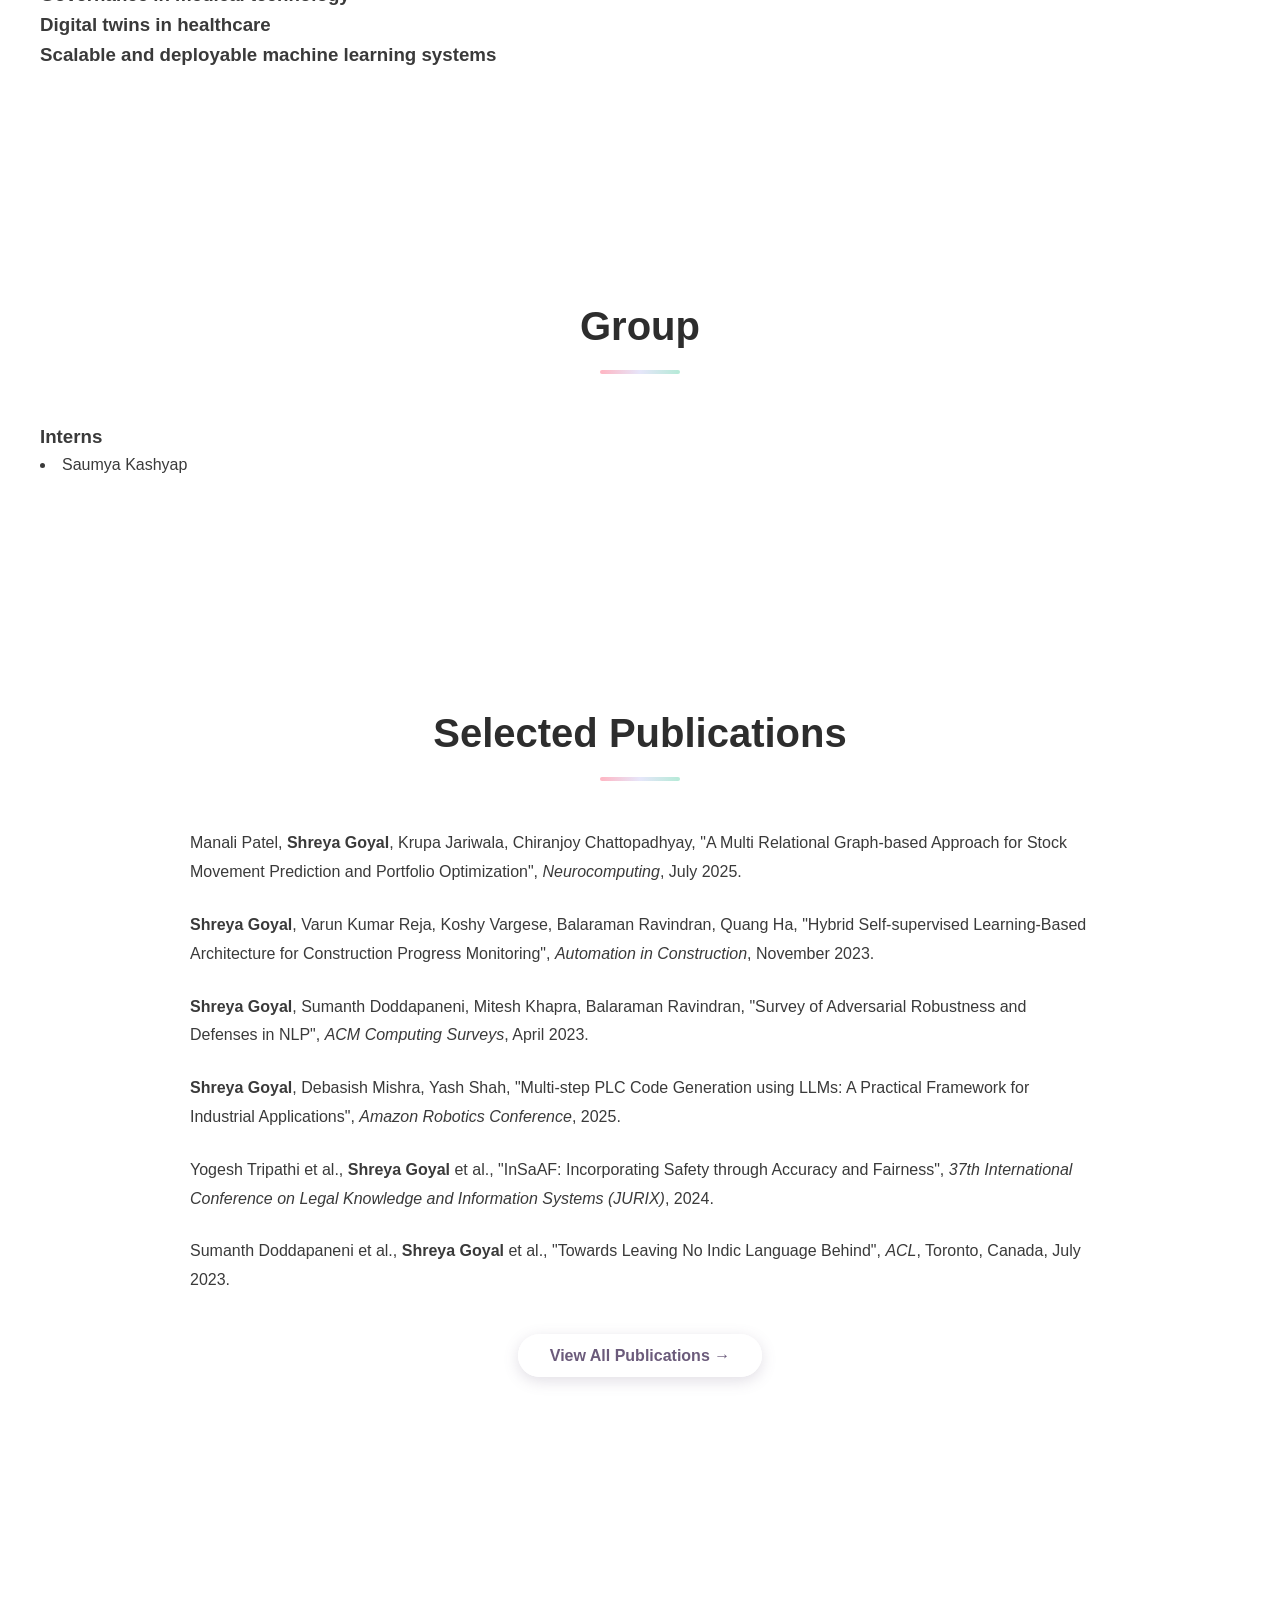
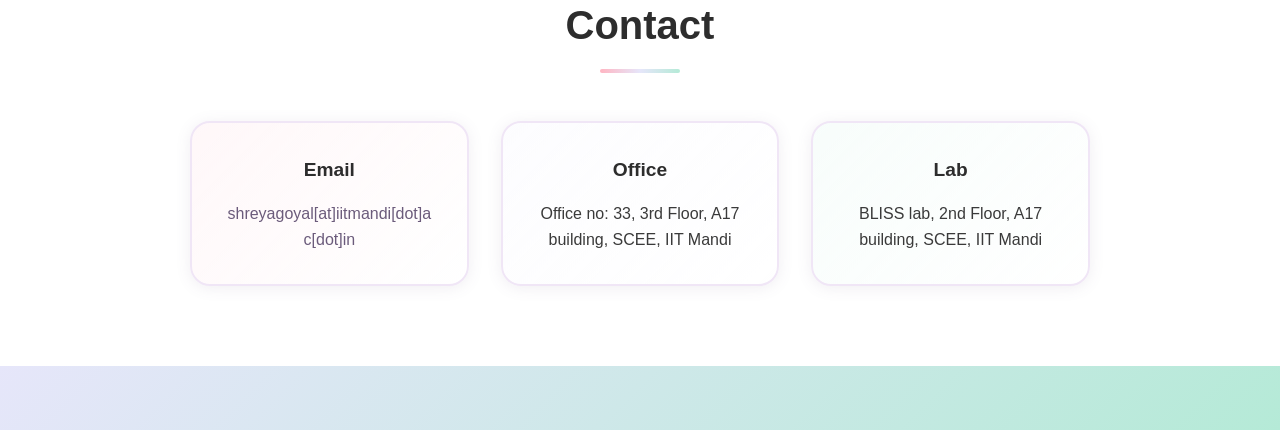
==== commit 5e2a1e7a: "Add new files" ====
--- a/index.html
+++ b/index.html
@@ -27,7 +27,7 @@
         <div class="hero-content">
             <img src="profile.jpeg" alt="Shreya Goyal" class="hero-img">
             <h1 class="hero-title">Shreya Goyal</h1>
-            <p class="hero-subtitle">Chief Technical Officer at Cellverse Pvt Ltd</p>
+            <!-- <p class="hero-subtitle">Chief Technical Officer at Cellverse Pvt Ltd</p> -->
        <p class="hero-description">AI in medical technology, Scalable AI Architectures, Generative AI for Industrial Automation
 
 </p> 
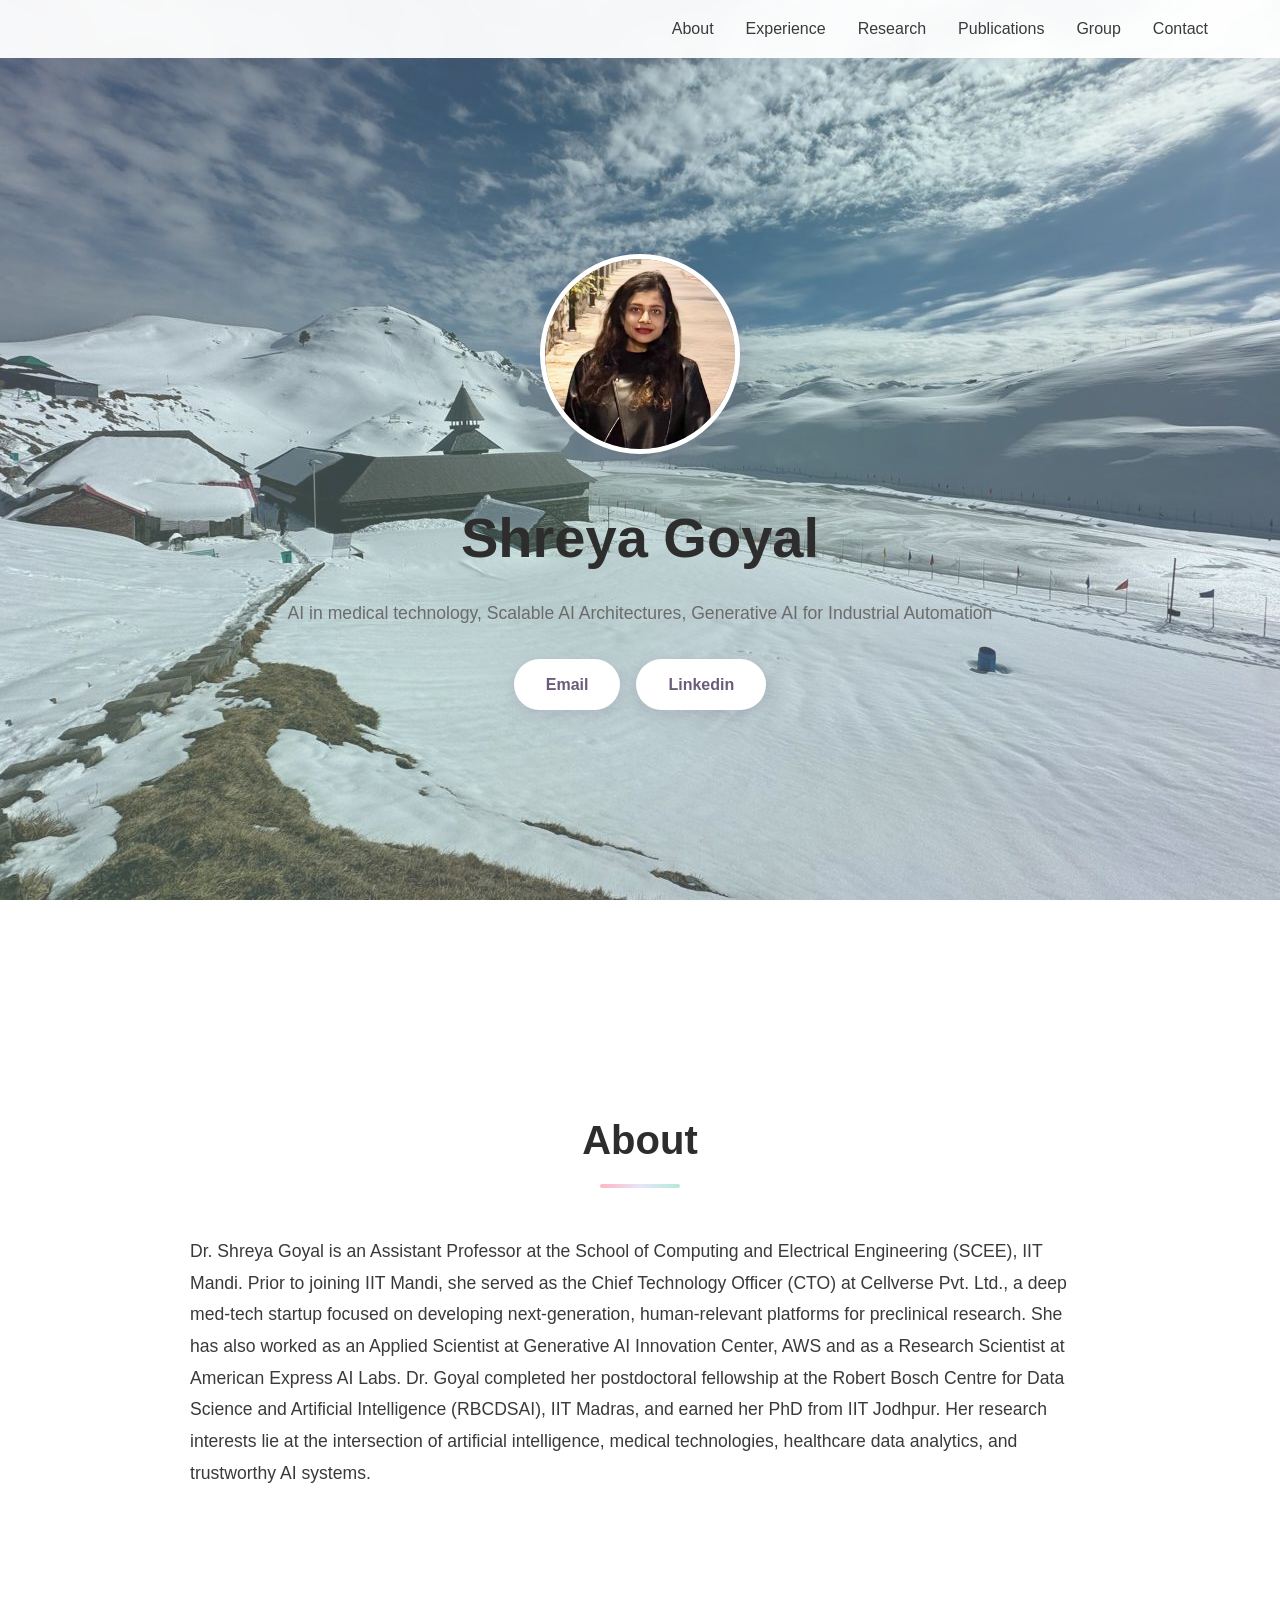
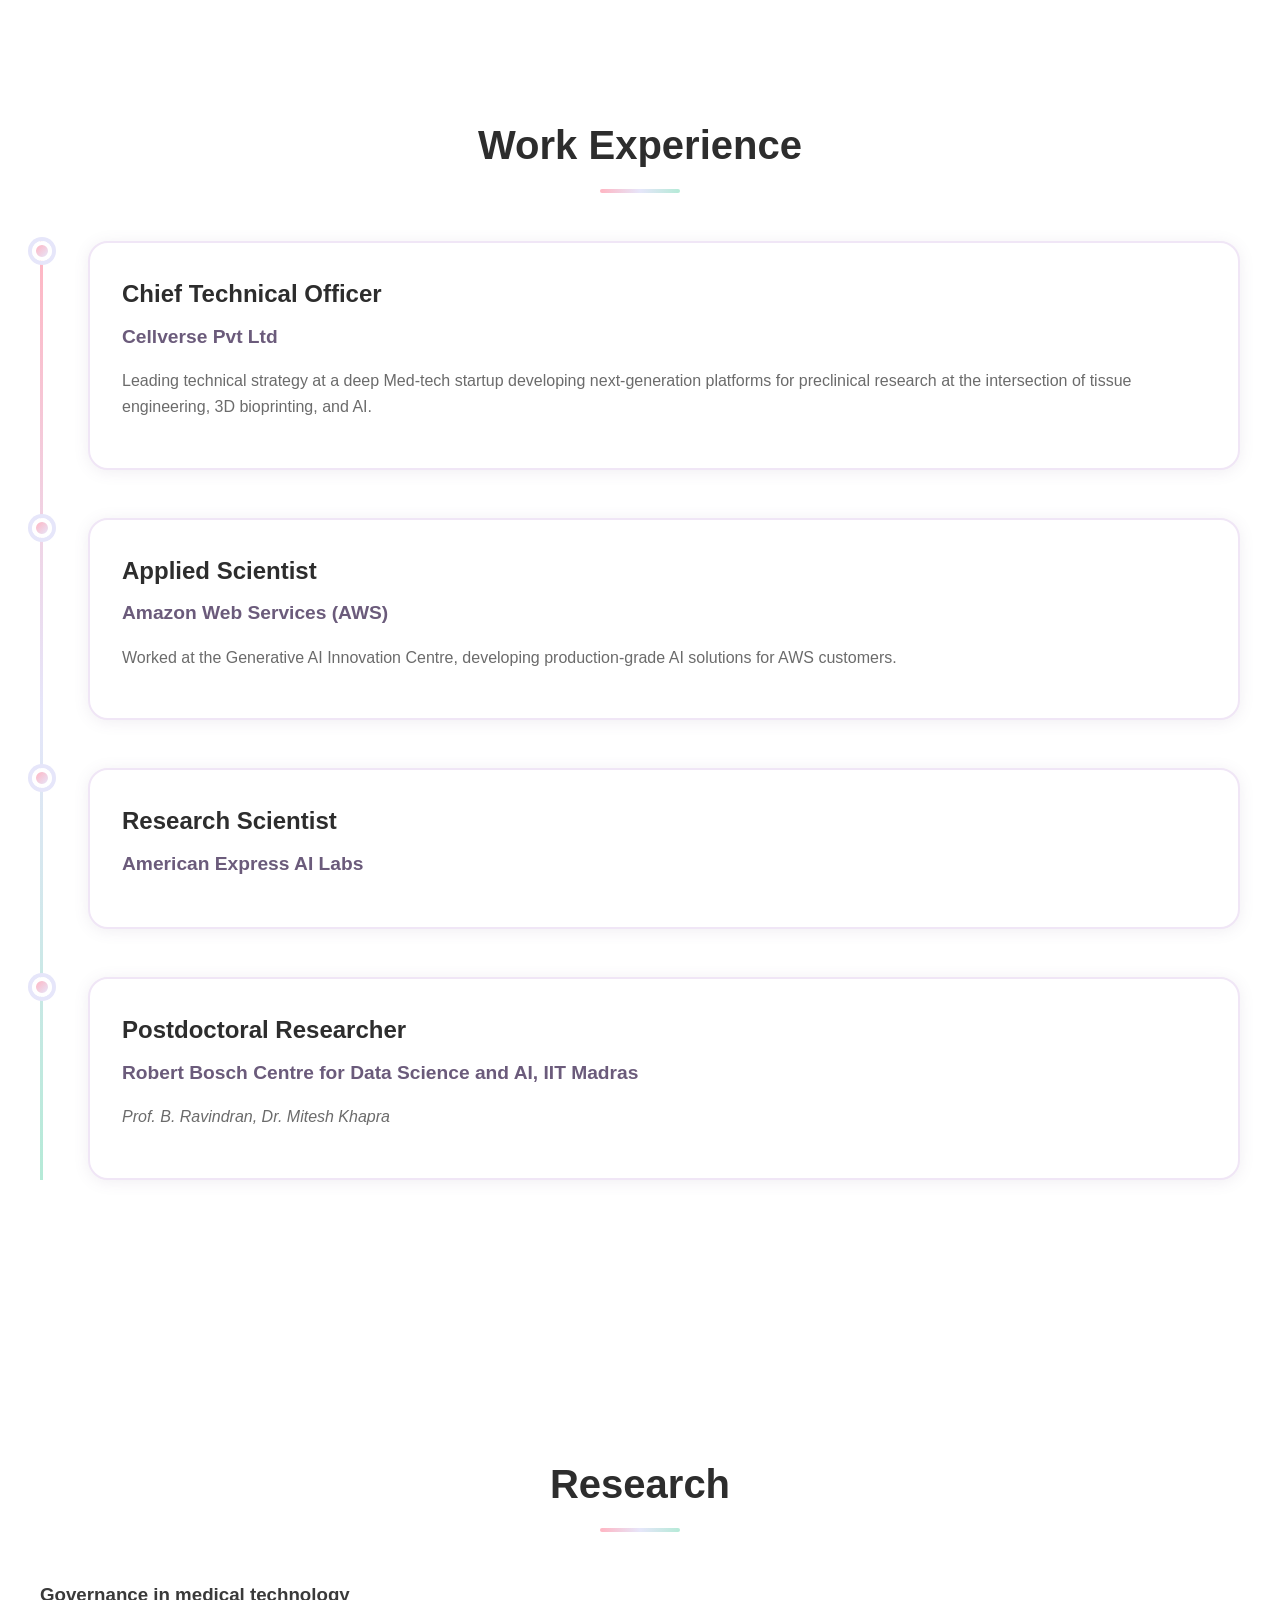
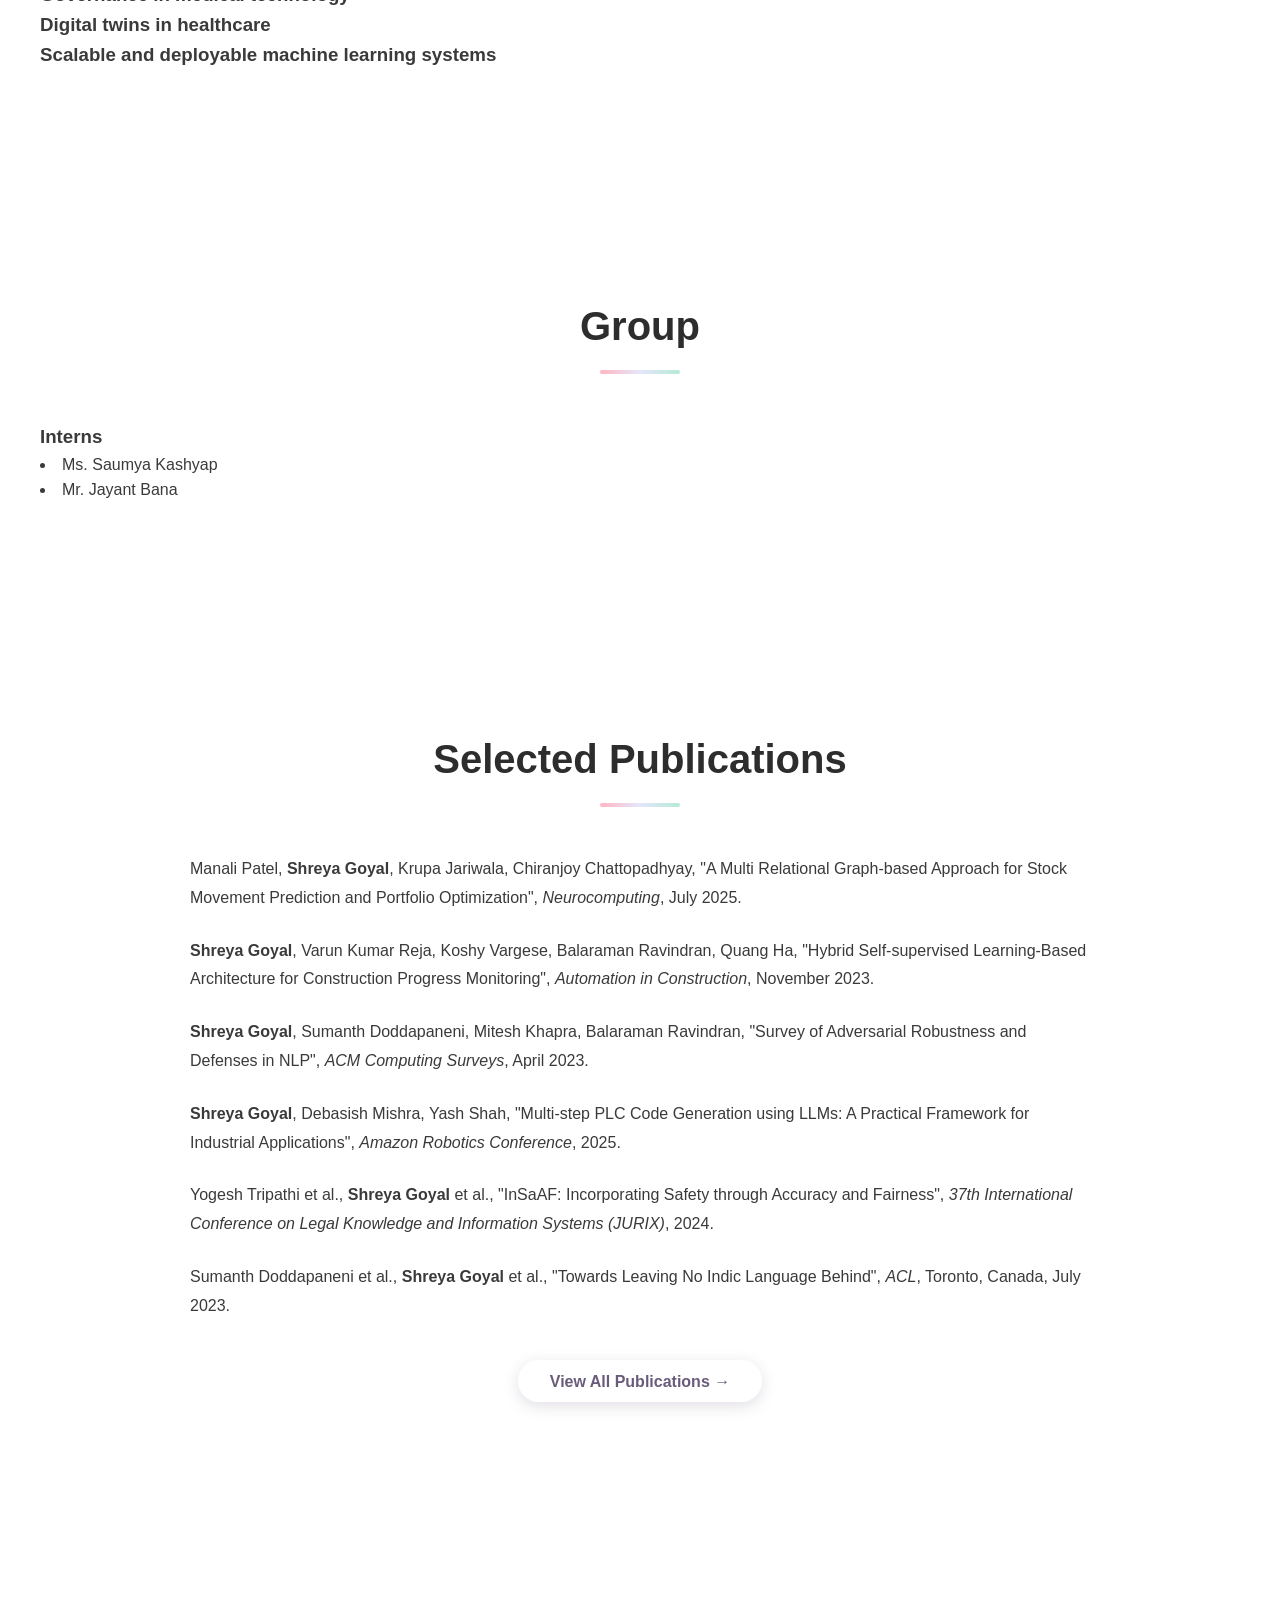
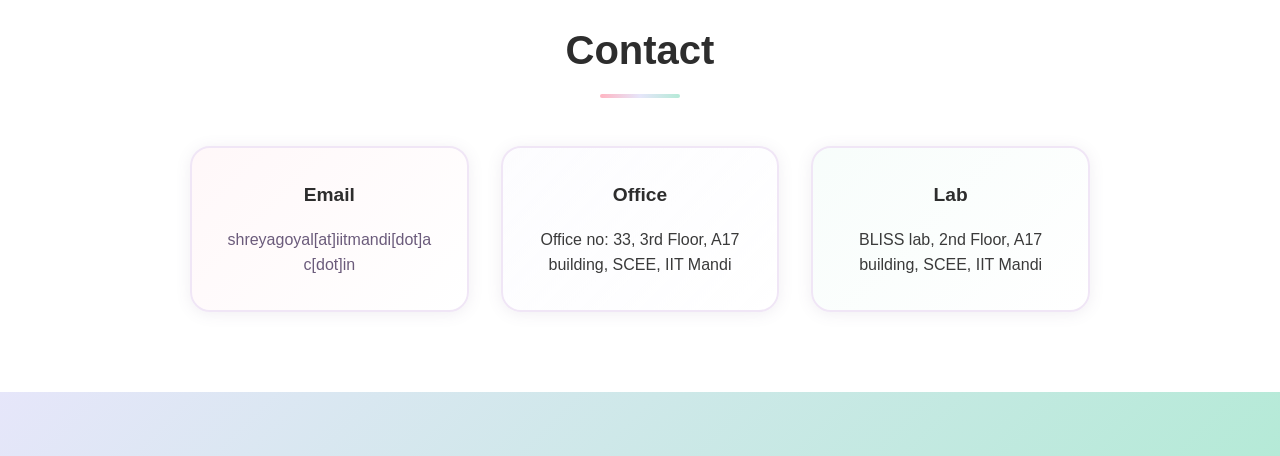
==== commit fadd8bda: "Update intern names in index.html" ====
--- a/index.html
+++ b/index.html
@@ -186,7 +186,8 @@
                 <div class="research-card">
                     <!-- <div class="degree-icon">🎓</div> -->
                     <h3>Interns</h3>
-                    <li> Saumya Kashyap</li>
+                    <li> Ms. Saumya Kashyap</li>
+                    <li> Mr. Jayant Bana </li>
                     <!-- <p class="institution">Indian Institute of Technology Jodhpur</p>
                     <p class="date">July 2016 - May 2021</p>
                     <p class="gpa">GPA: 8/10</p> -->
--- a/styles.css
+++ b/styles.css
@@ -126,7 +126,7 @@
 
 /* Background image support - add your image */
 .hero.with-background {
-    background-image: url('hero-background.jpg');
+    background-image: url('hero-background.JPG');
     background-size: cover;
     background-position: center;
     background-attachment: fixed;
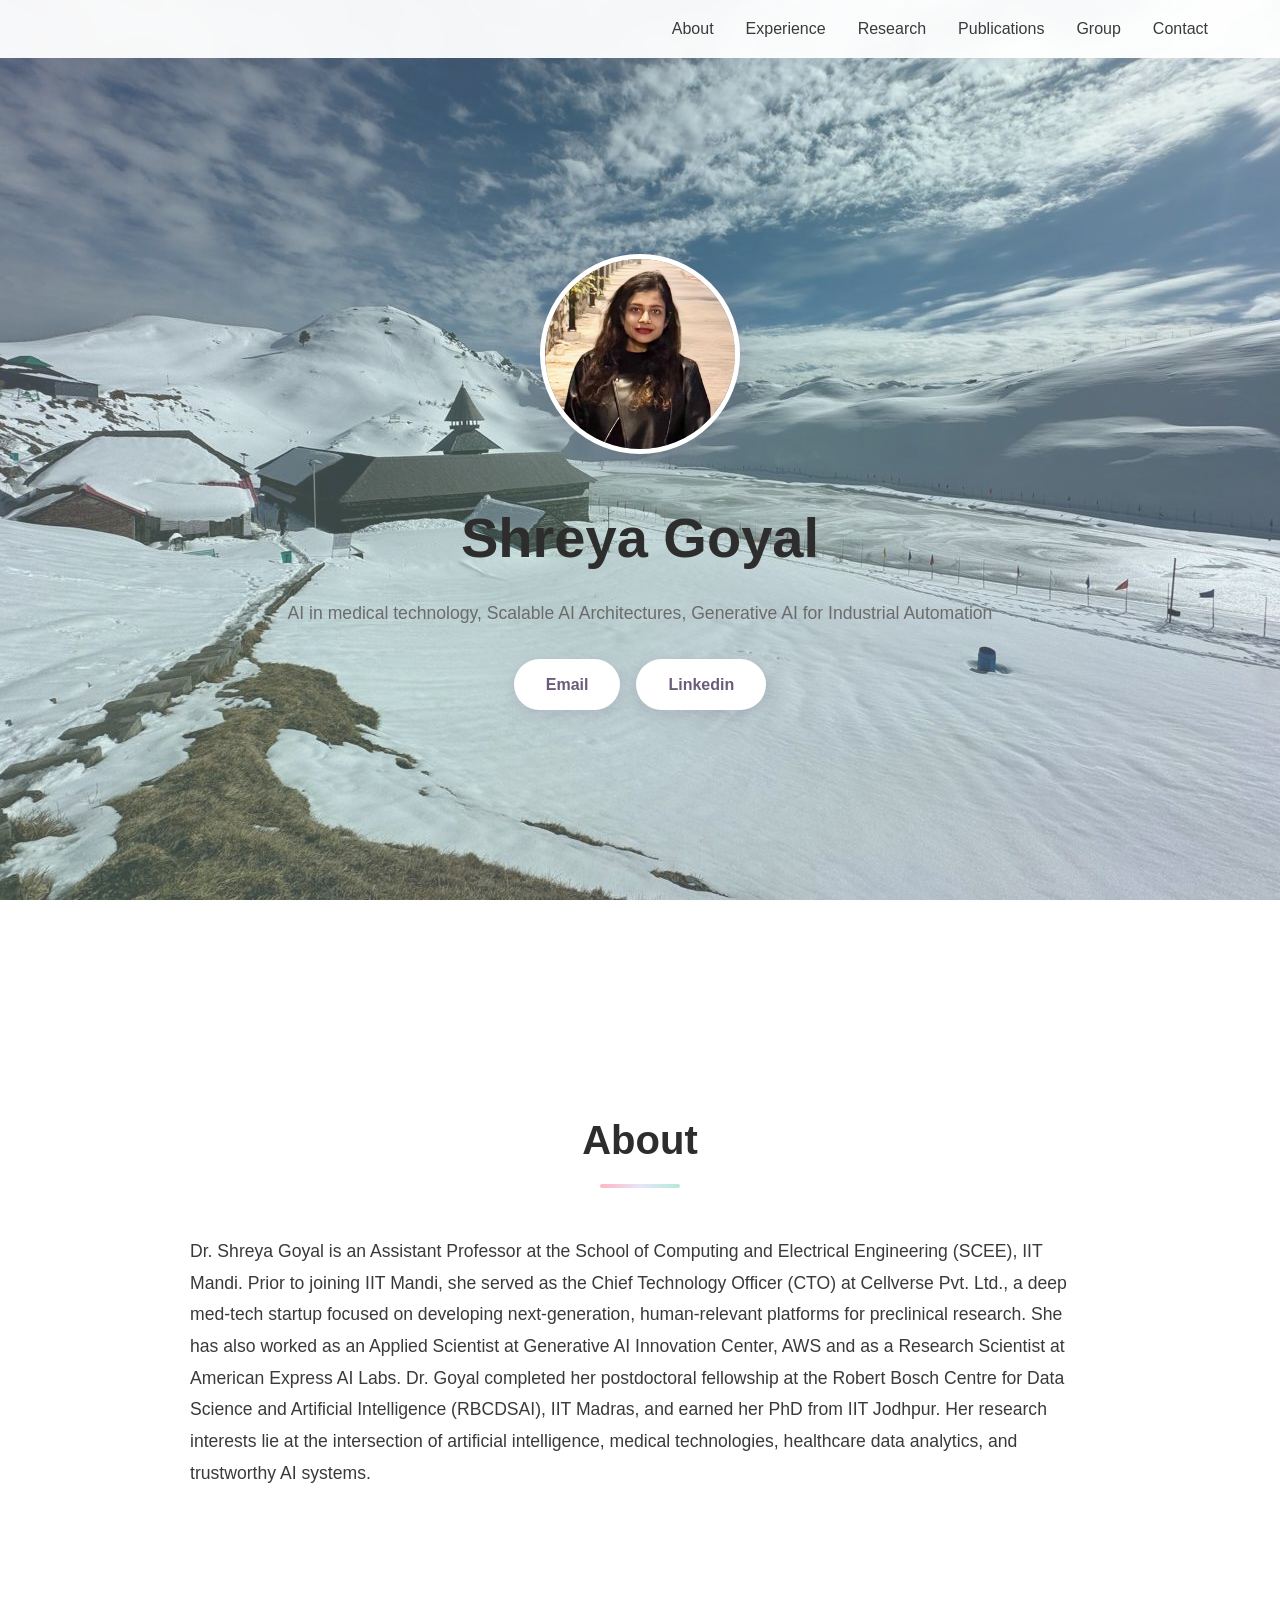
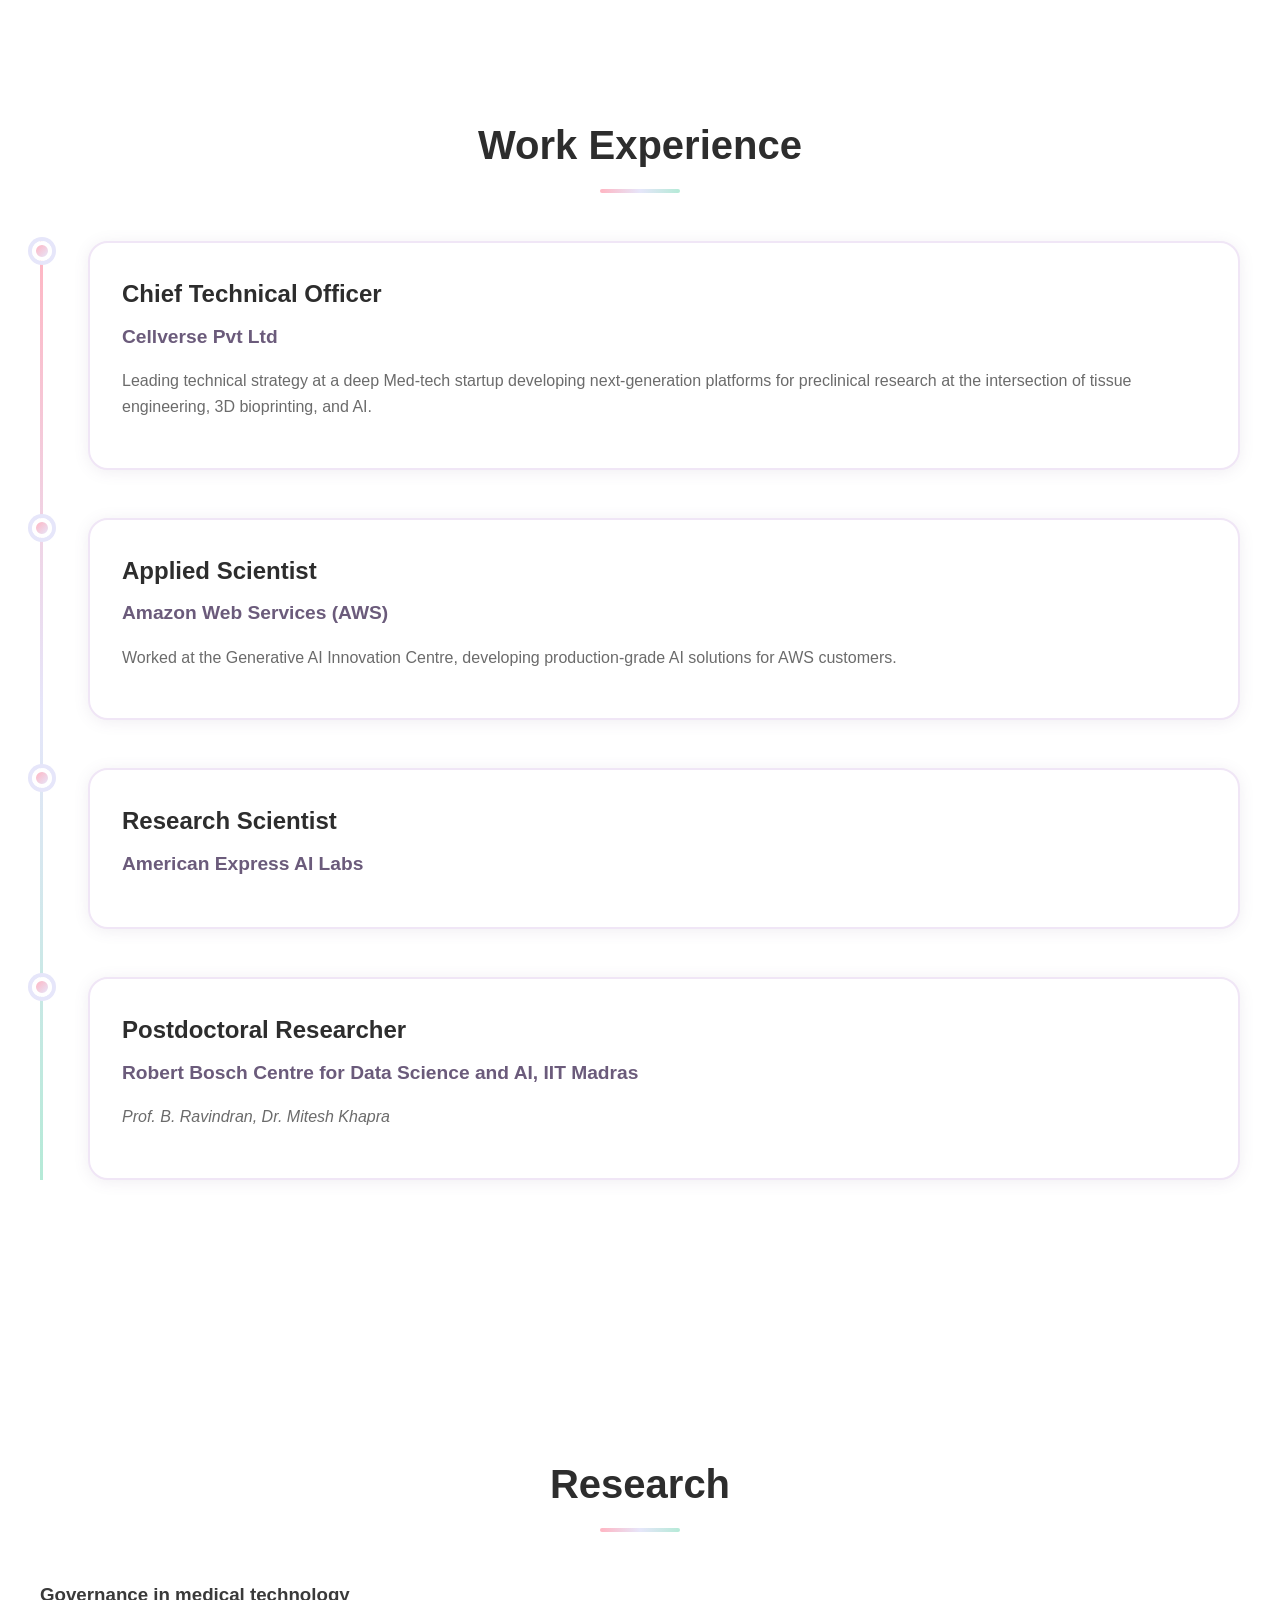
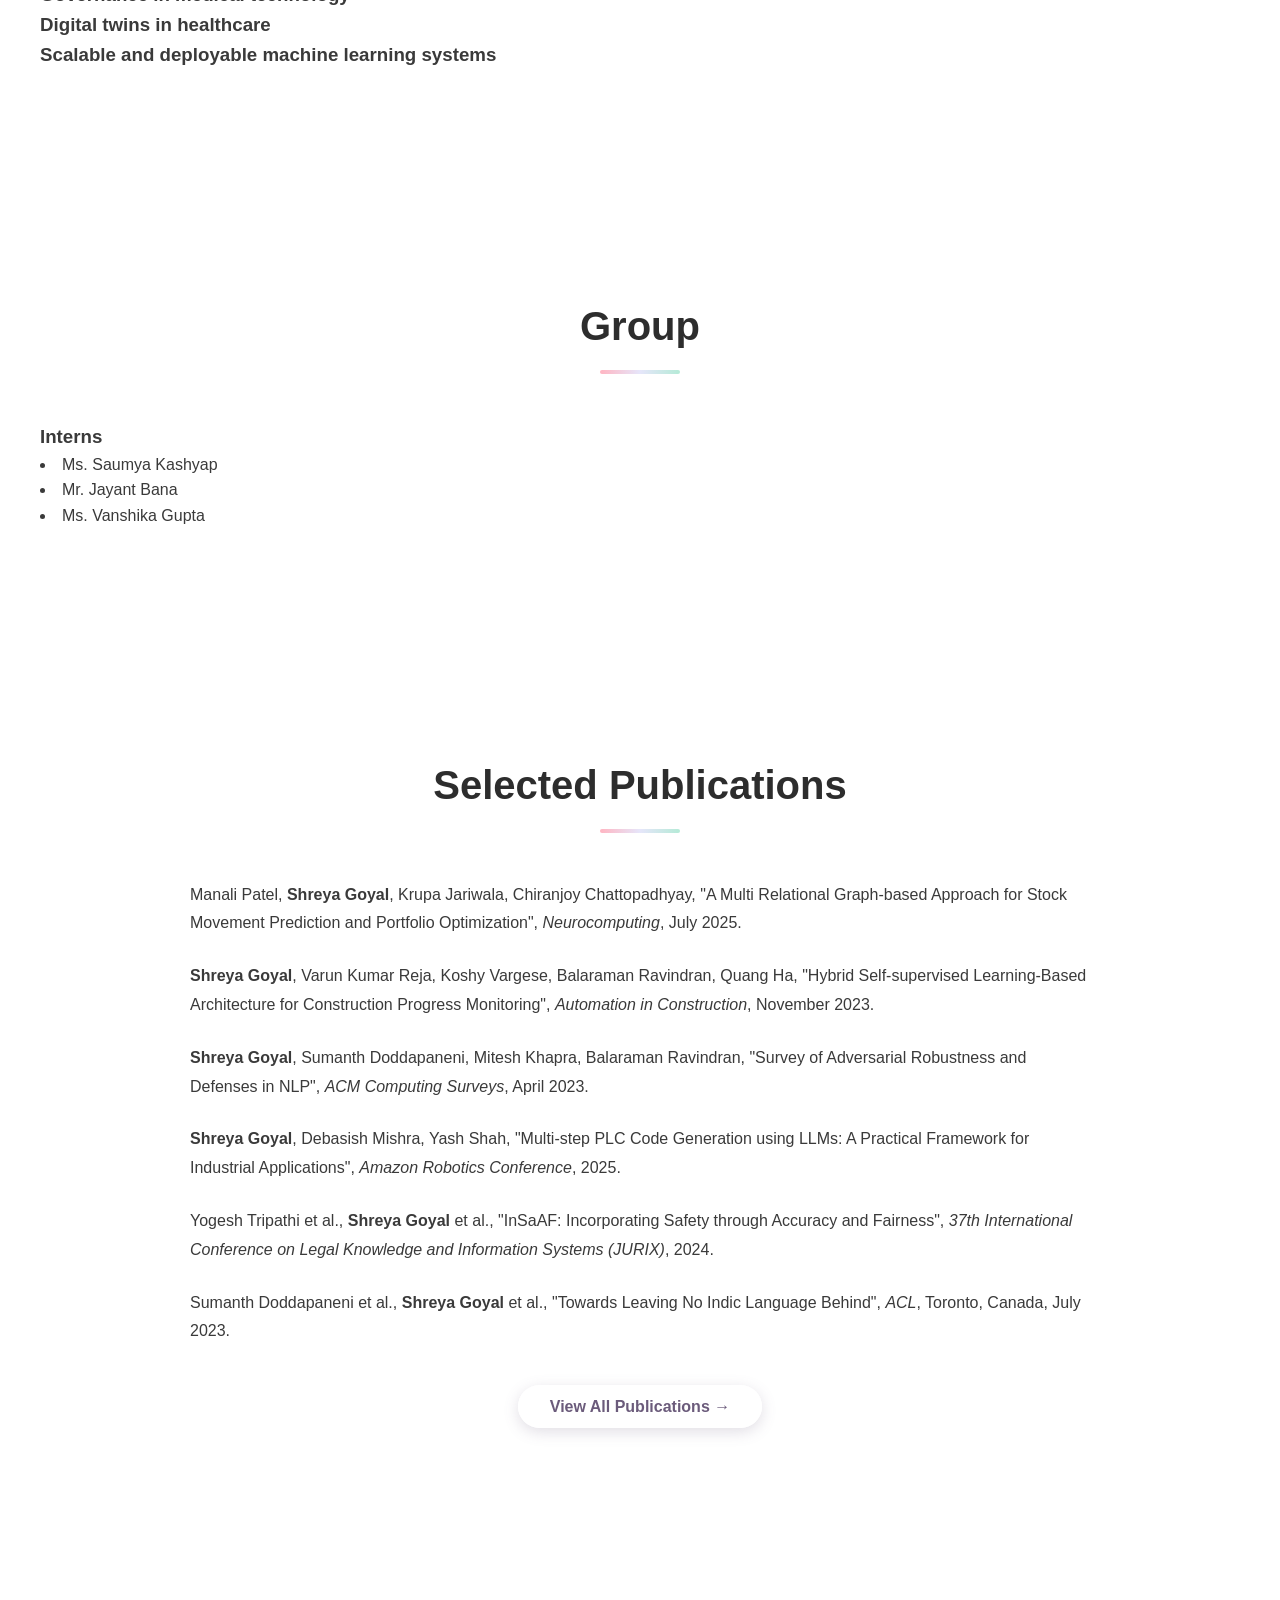
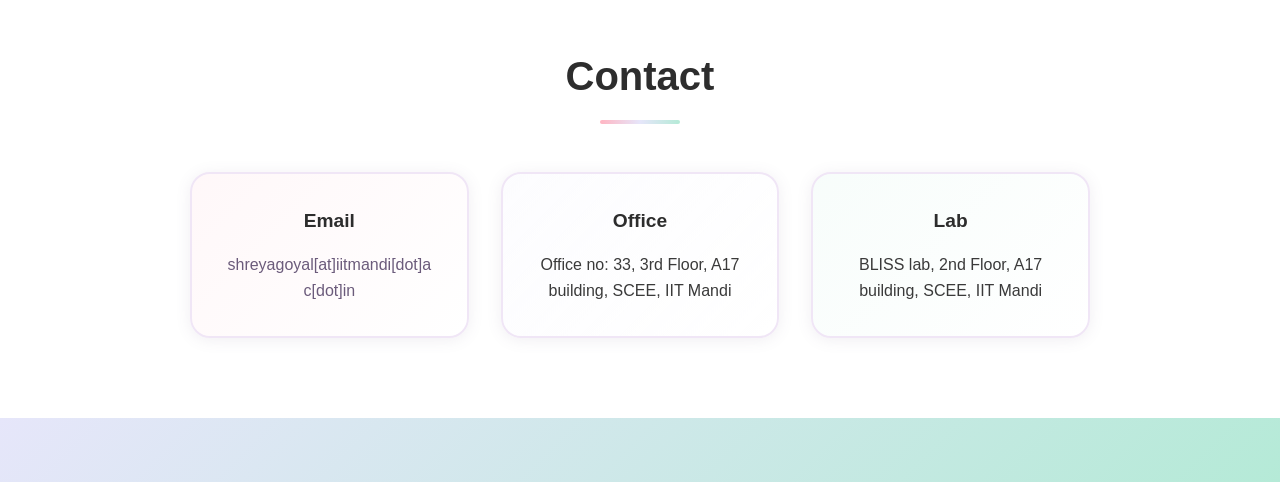
==== commit 30760076: "Add Ms. Vanshika Gupta to interns list" ====
--- a/index.html
+++ b/index.html
@@ -188,6 +188,7 @@
                     <h3>Interns</h3>
                     <li> Ms. Saumya Kashyap</li>
                     <li> Mr. Jayant Bana </li>
+                    <li> Ms. Vanshika Gupta </li>
                     <!-- <p class="institution">Indian Institute of Technology Jodhpur</p>
                     <p class="date">July 2016 - May 2021</p>
                     <p class="gpa">GPA: 8/10</p> -->
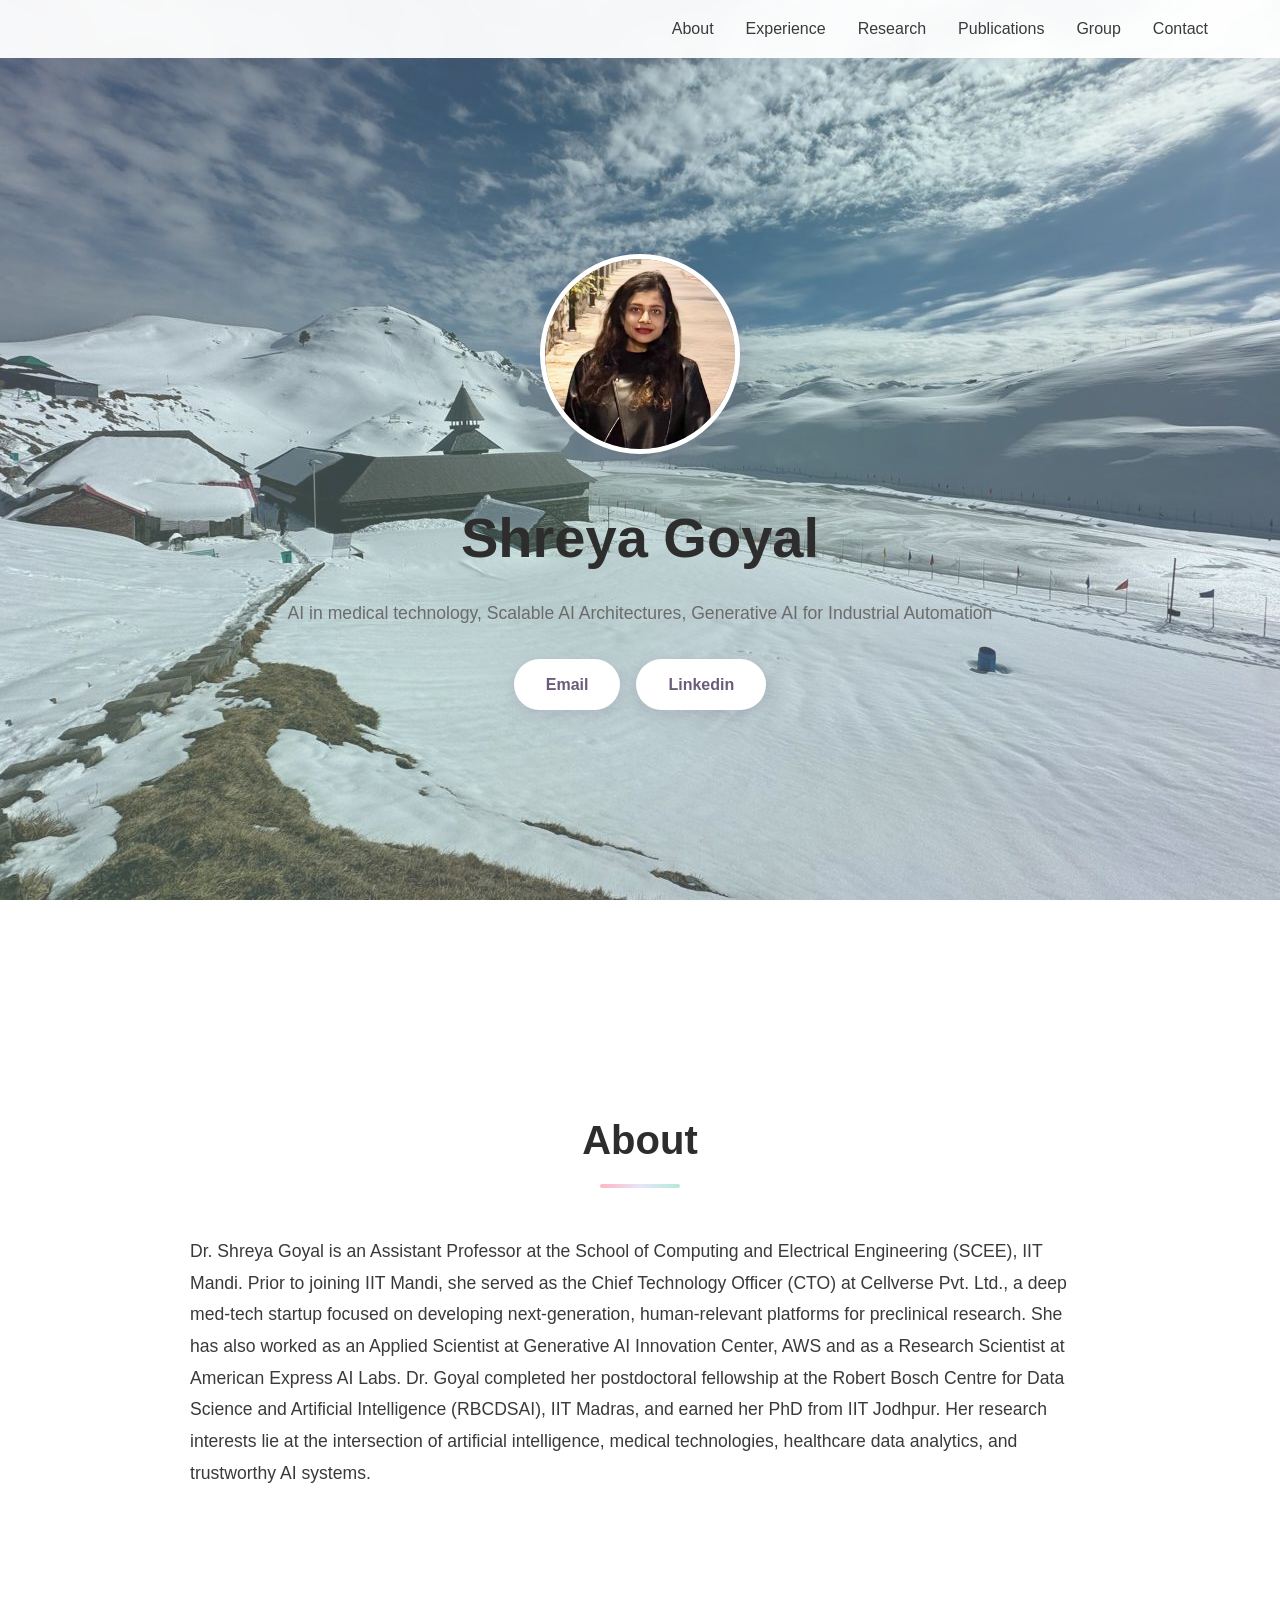
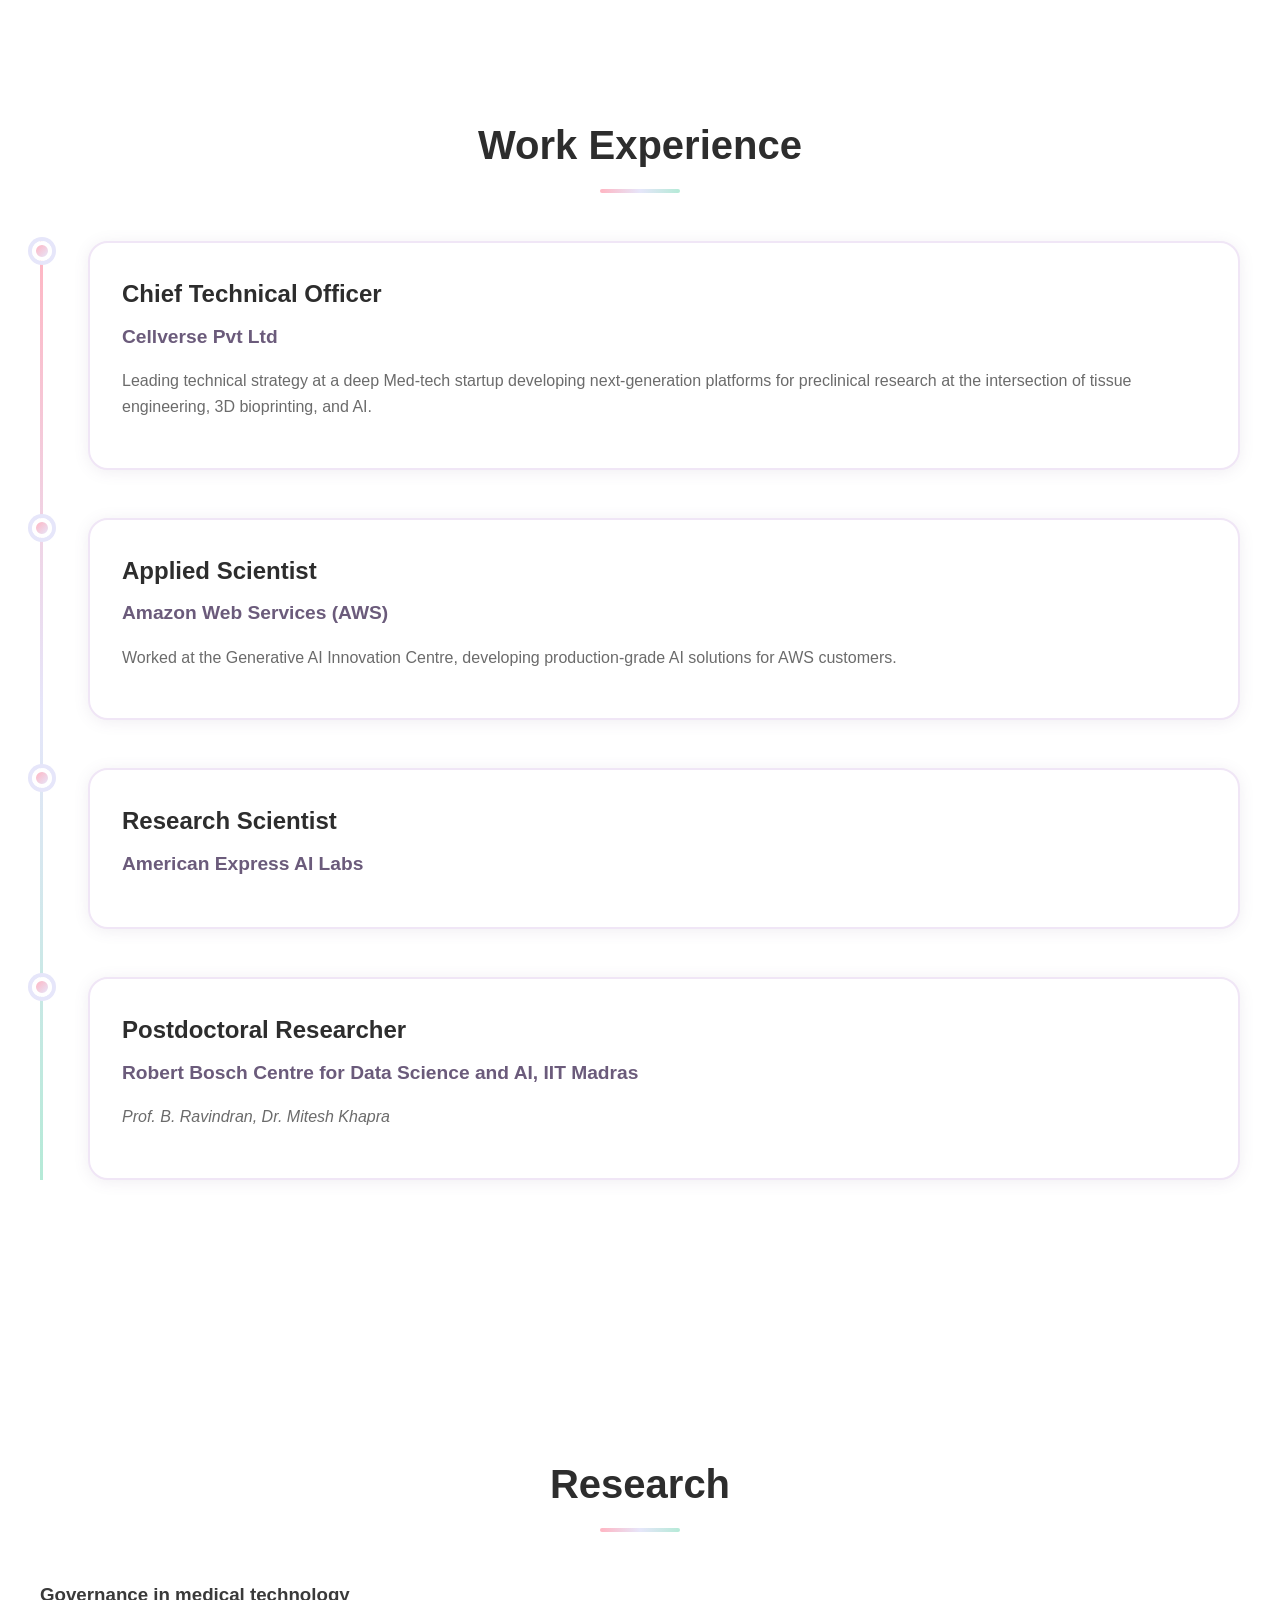
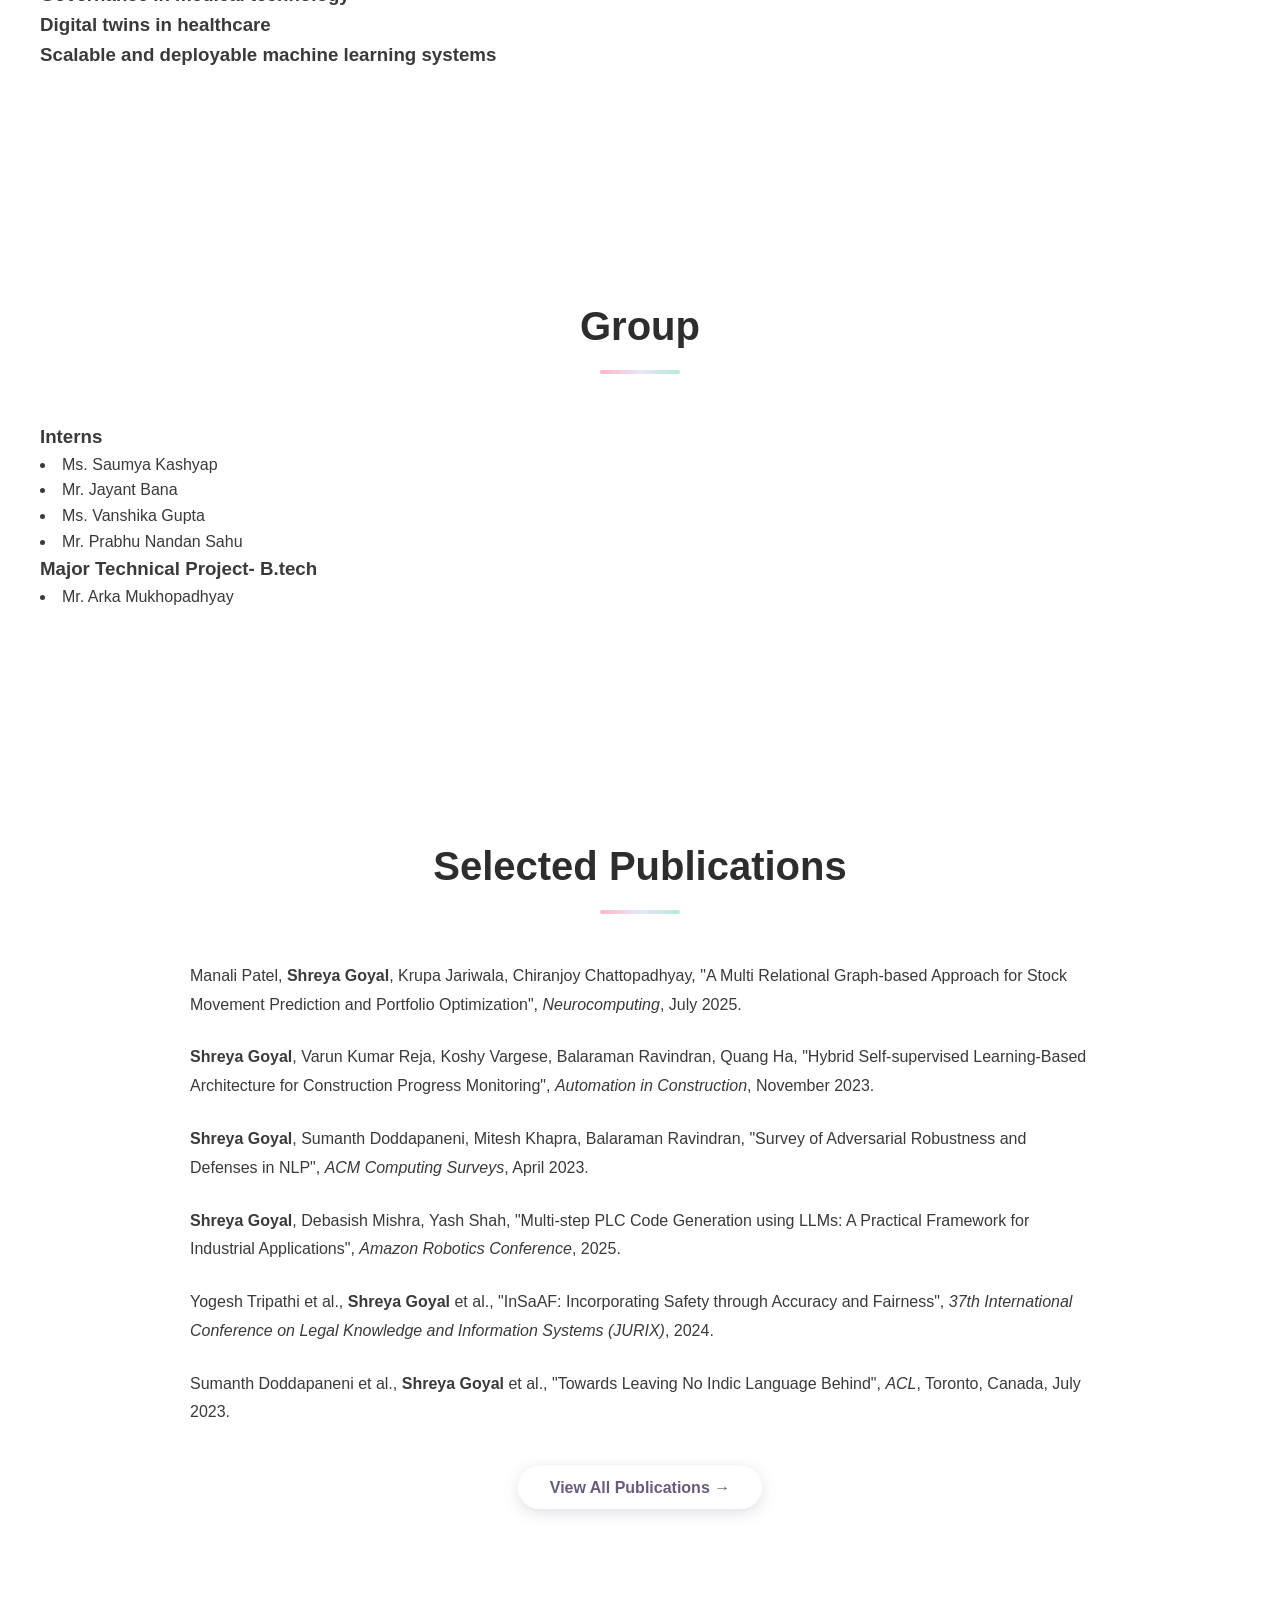
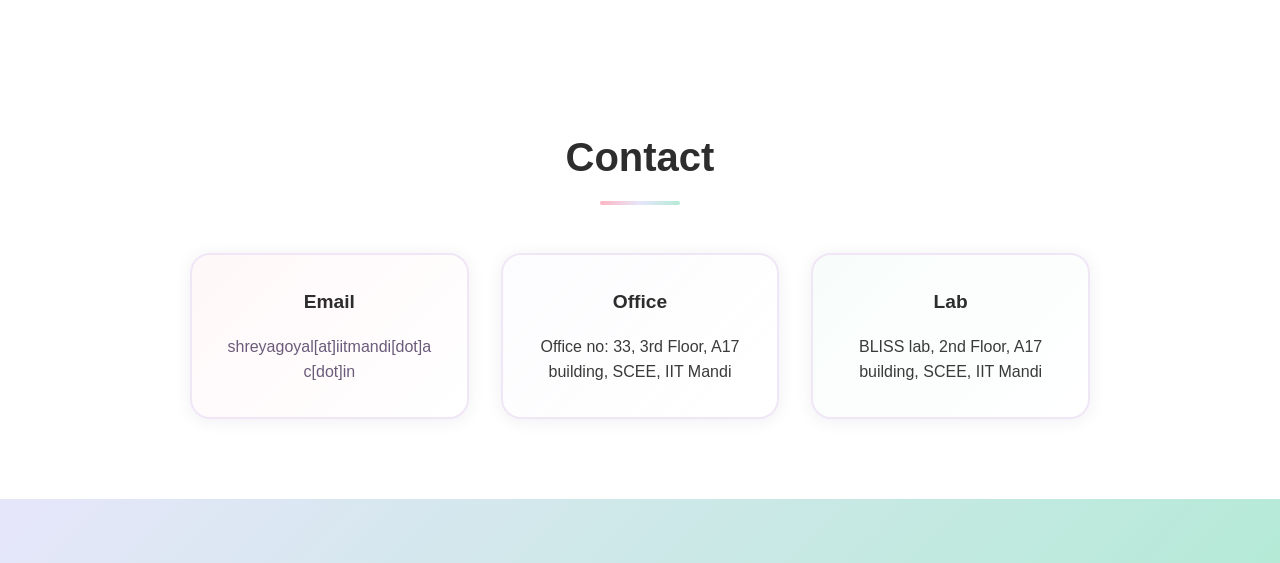
==== commit 5c10820c: "Add Mr. Prabhu Nandan Sahu to interns list" ====
--- a/index.html
+++ b/index.html
@@ -189,6 +189,9 @@
                     <li> Ms. Saumya Kashyap</li>
                     <li> Mr. Jayant Bana </li>
                     <li> Ms. Vanshika Gupta </li>
+                    <li> Mr. Prabhu Nandan Sahu</li>
+                    <h3>Major Technical Project- B.tech</h3>
+                    <li> Mr. Arka Mukhopadhyay</li>
                     <!-- <p class="institution">Indian Institute of Technology Jodhpur</p>
                     <p class="date">July 2016 - May 2021</p>
                     <p class="gpa">GPA: 8/10</p> -->
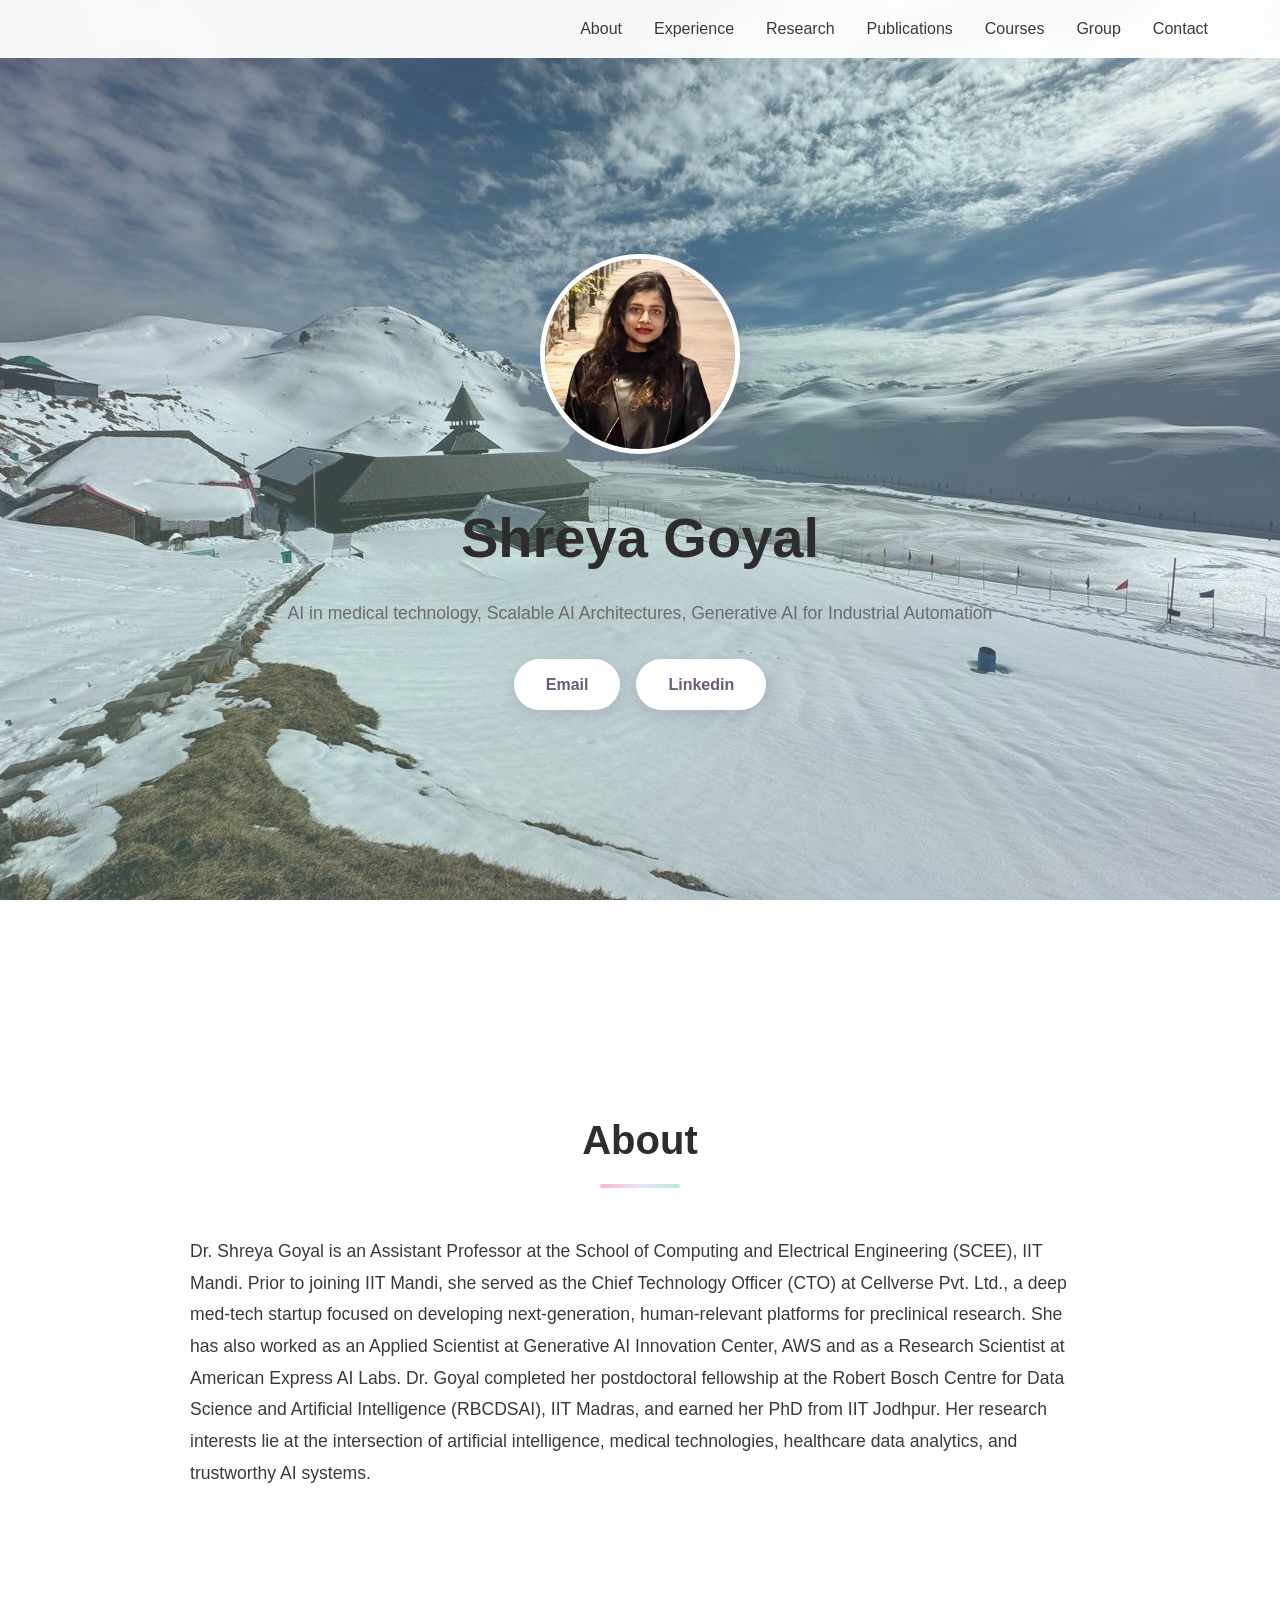
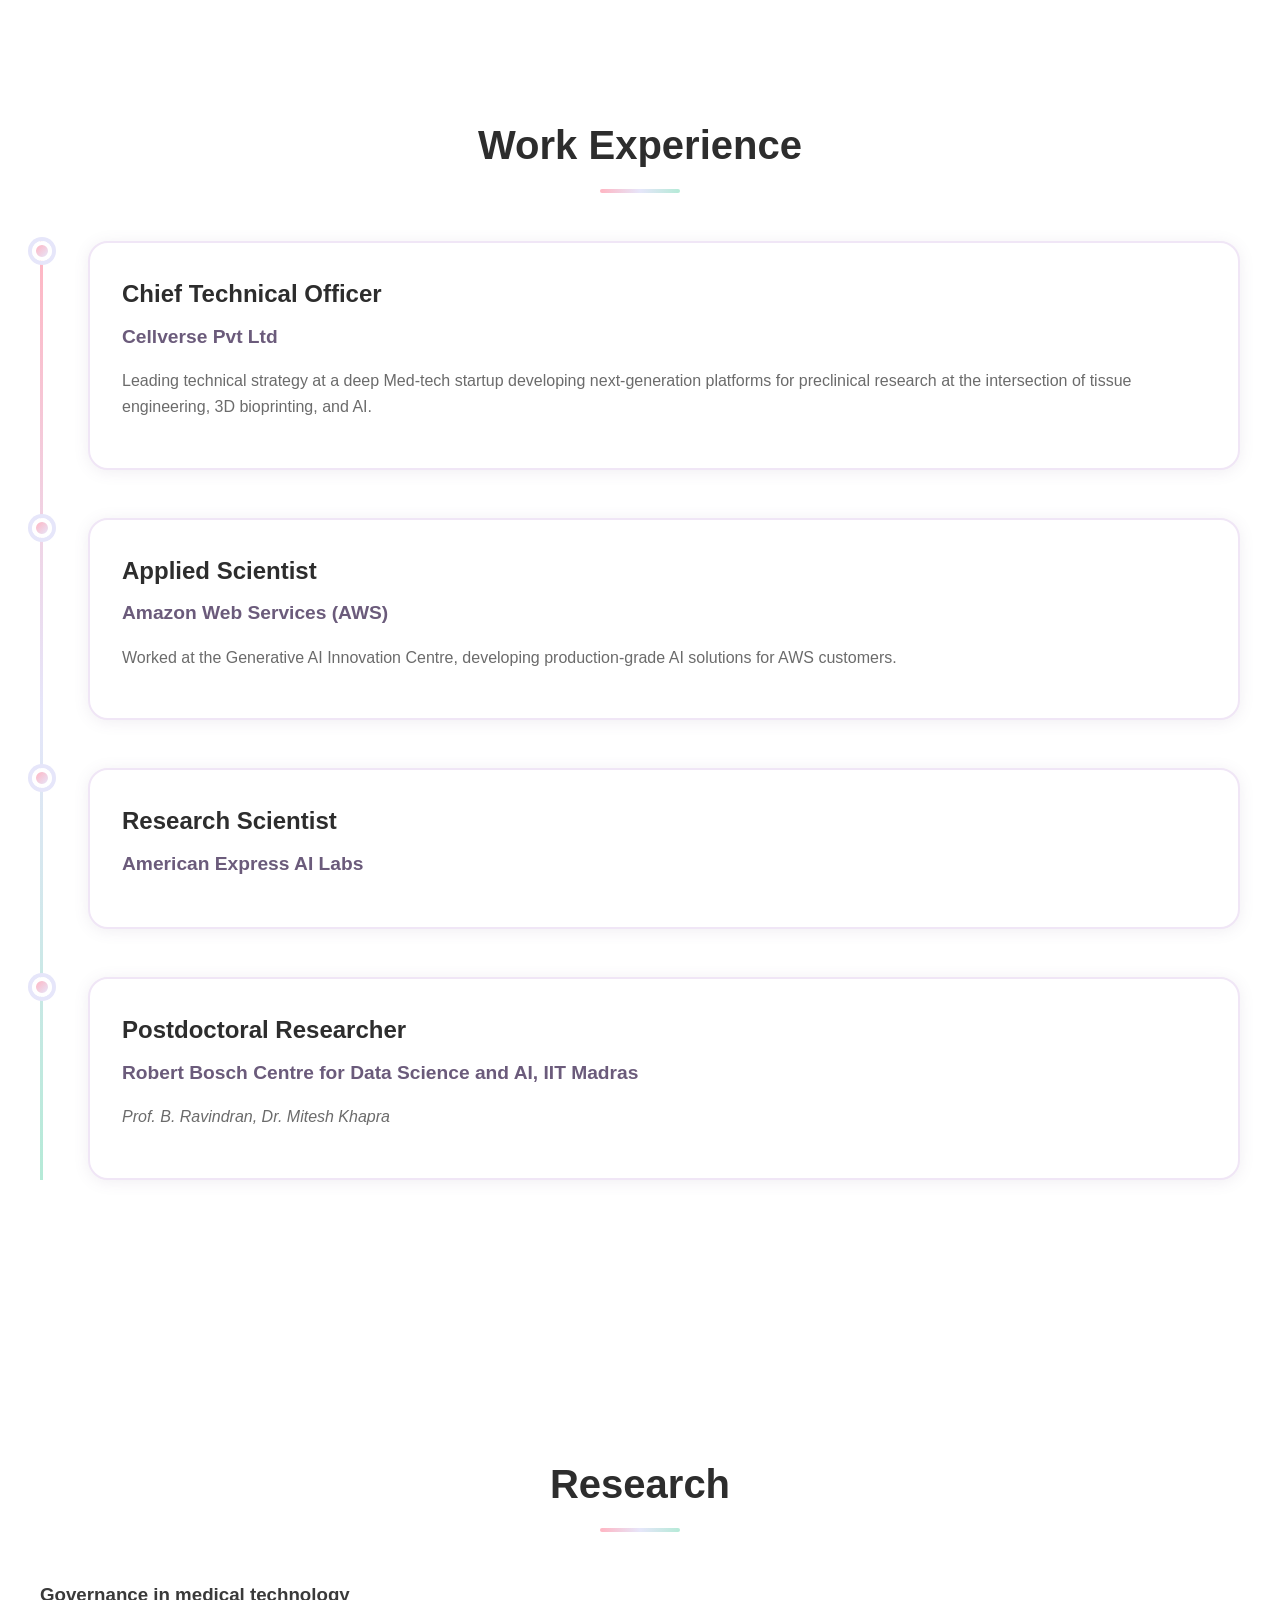
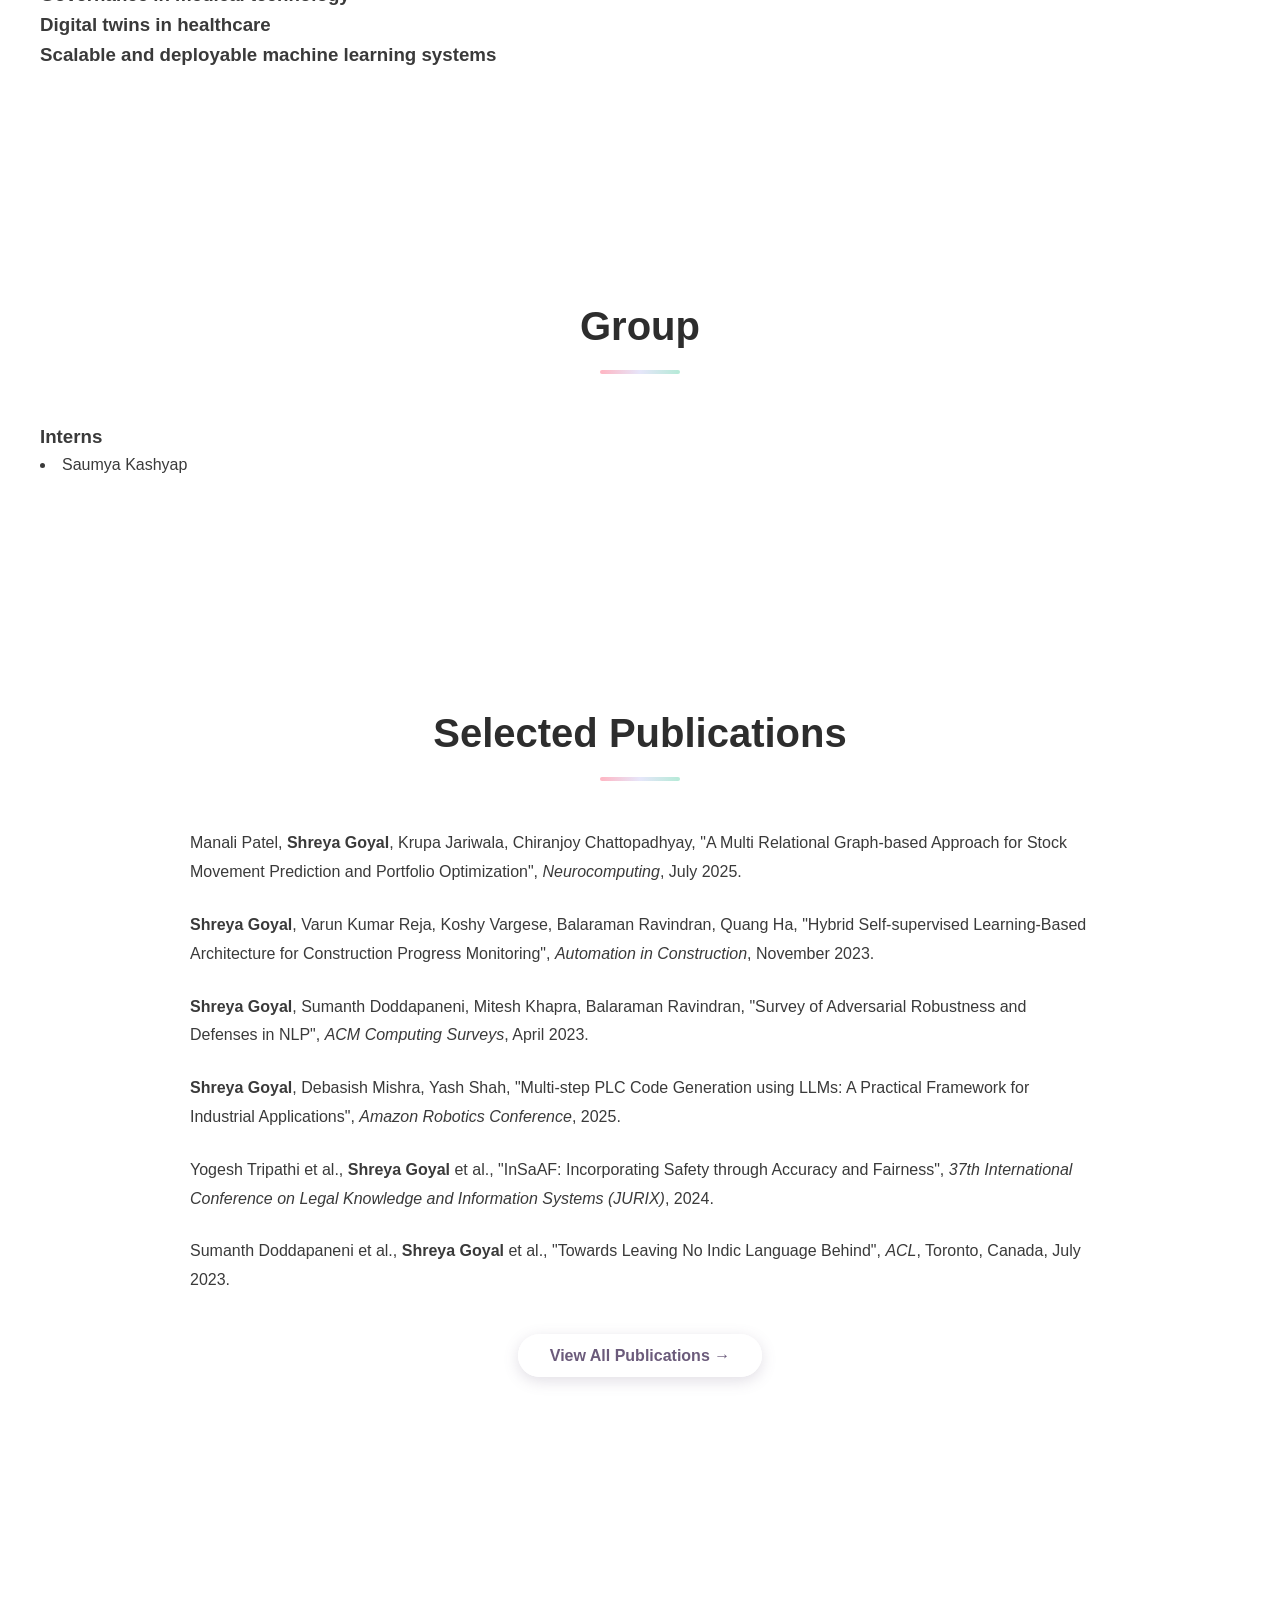
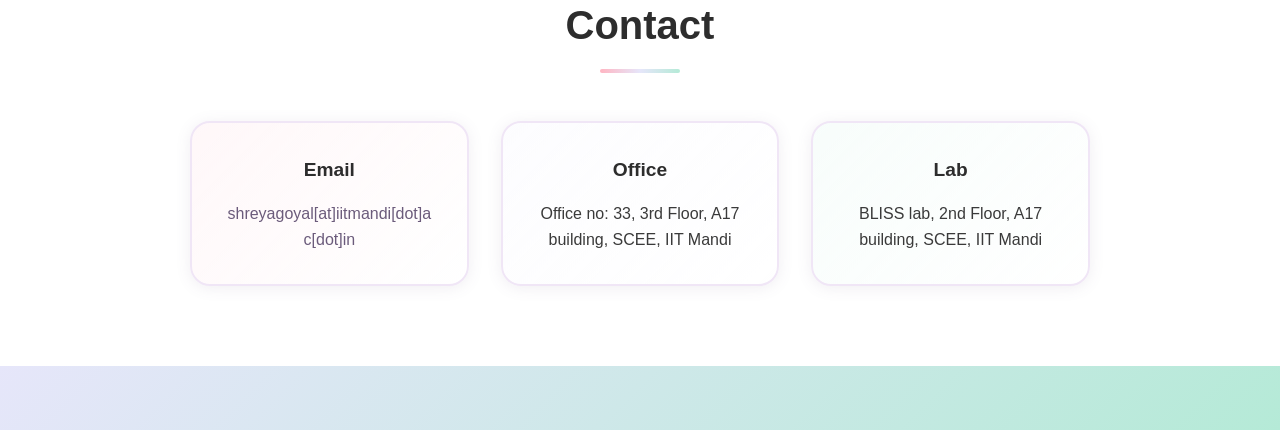
==== commit 47be88ef: "Add files via upload" ====
--- a/index.html
+++ b/index.html
@@ -16,6 +16,7 @@
                 <li><a href="#experience" class="nav-link">Experience</a></li>
                 <li><a href="#research" class="nav-link">Research</a></li>
                 <li><a href="#publications" class="nav-link">Publications</a></li>
+                <li><a href="course_page.html" class="nav-link">Courses</a></li>
                 <li><a href="#group" class="nav-link">Group</a></li>
                 <li><a href="#contact" class="nav-link">Contact</a></li>
             </ul>
@@ -186,12 +187,7 @@
                 <div class="research-card">
                     <!-- <div class="degree-icon">🎓</div> -->
                     <h3>Interns</h3>
-                    <li> Ms. Saumya Kashyap</li>
-                    <li> Mr. Jayant Bana </li>
-                    <li> Ms. Vanshika Gupta </li>
-                    <li> Mr. Prabhu Nandan Sahu</li>
-                    <h3>Major Technical Project- B.tech</h3>
-                    <li> Mr. Arka Mukhopadhyay</li>
+                    <li> Saumya Kashyap</li>
                     <!-- <p class="institution">Indian Institute of Technology Jodhpur</p>
                     <p class="date">July 2016 - May 2021</p>
                     <p class="gpa">GPA: 8/10</p> -->
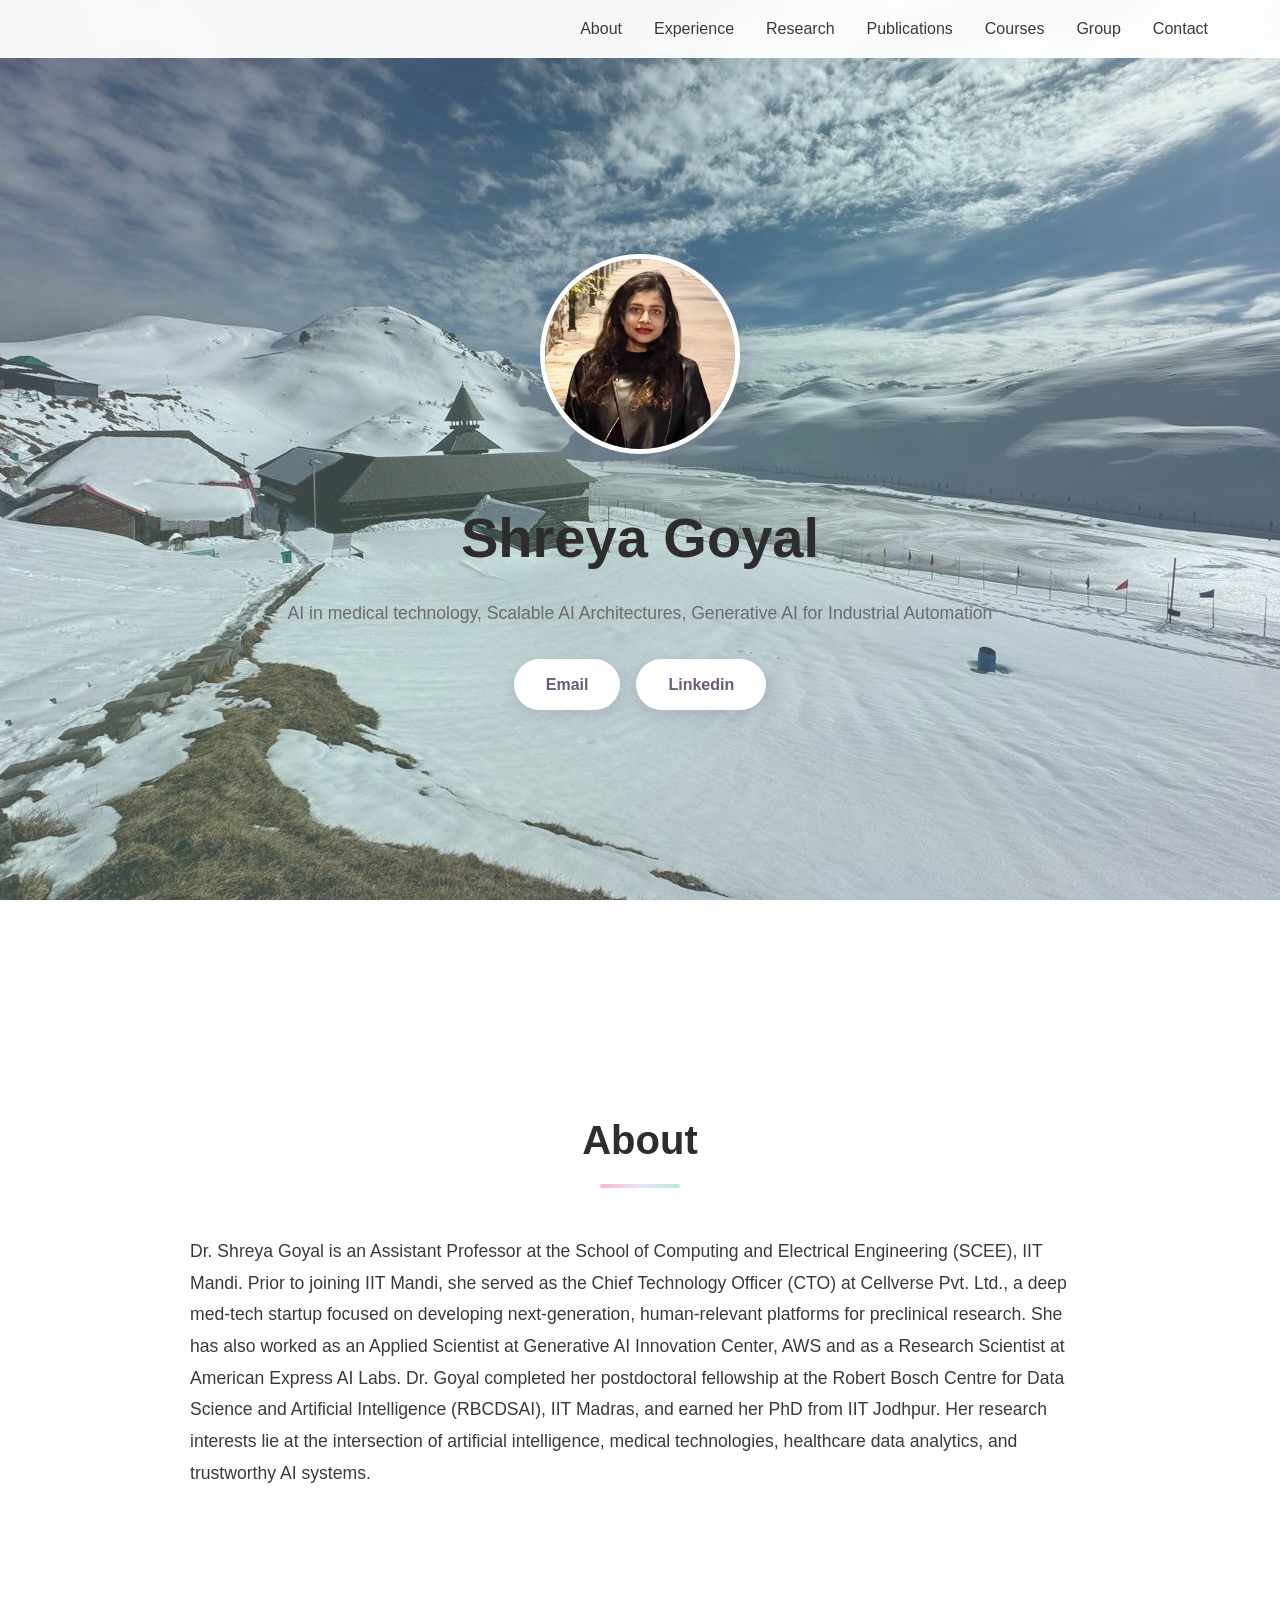
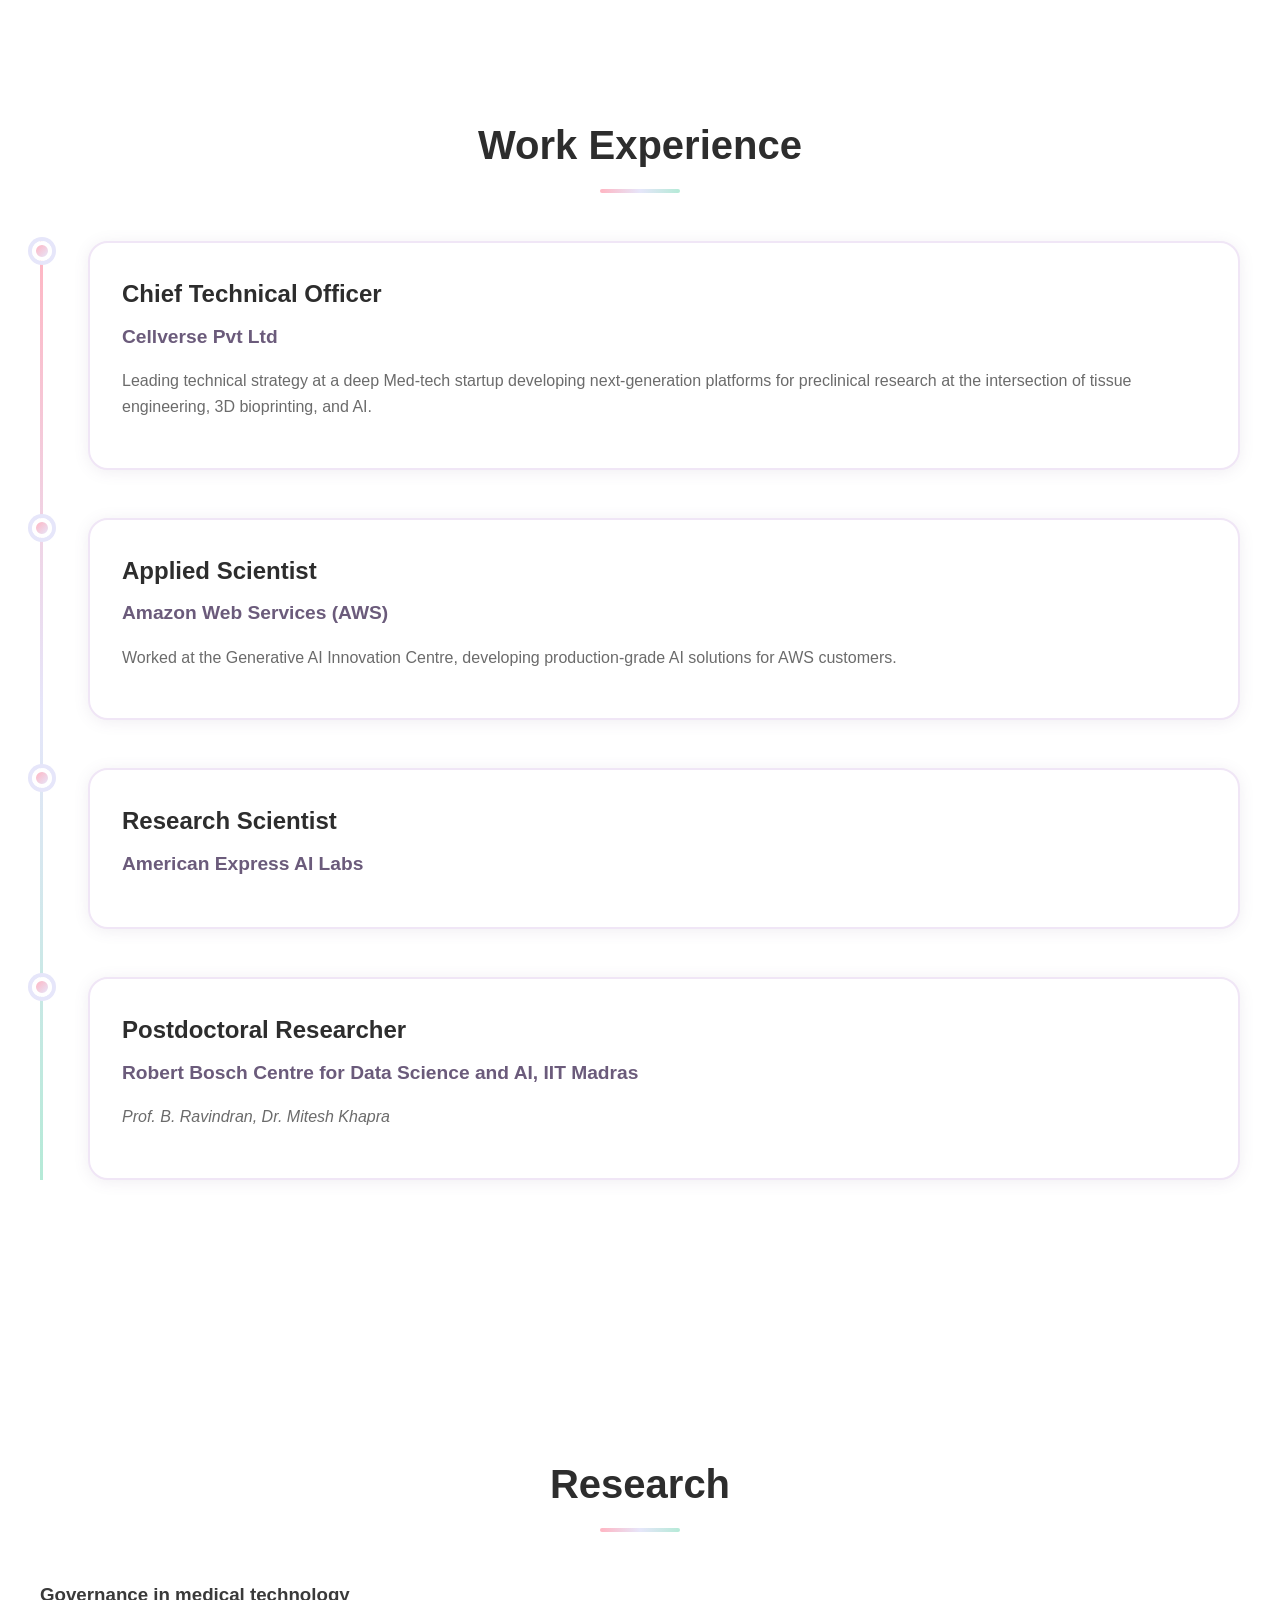
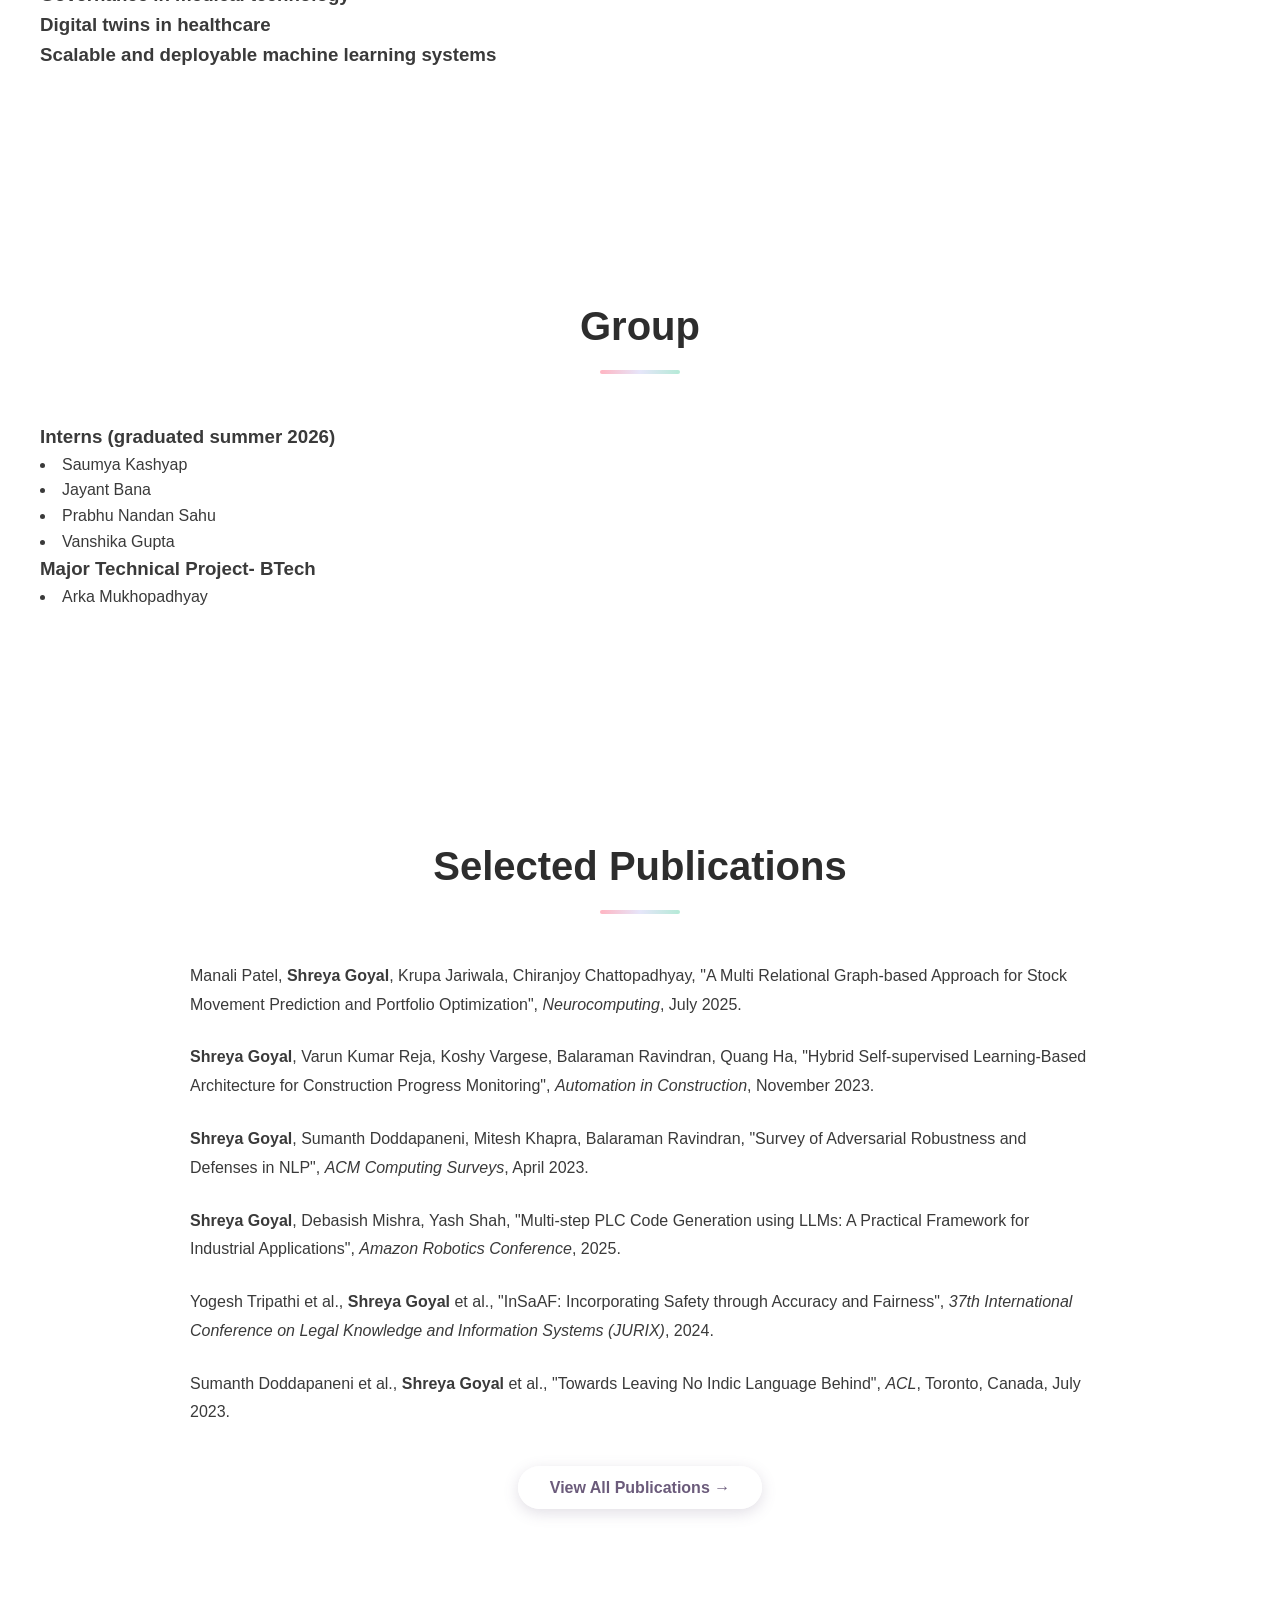
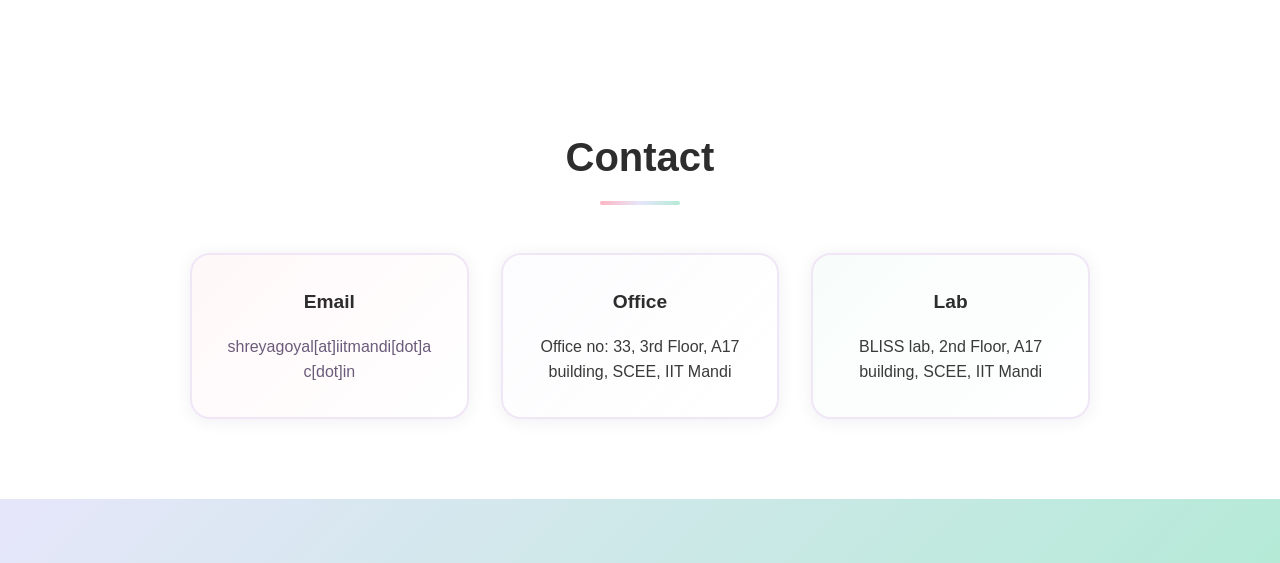
==== commit 90dc2ddd: "Add files via upload" ====
--- a/index.html
+++ b/index.html
@@ -3,7 +3,7 @@
 <head>
     <meta charset="UTF-8">
     <meta name="viewport" content="width=device-width, initial-scale=1.0">
-    <title>Shreya Goyal - CV</title>
+    <title>Shreya Goyal</title>
     <link rel="stylesheet" href="styles.css">
 </head>
 <body>
@@ -16,7 +16,7 @@
                 <li><a href="#experience" class="nav-link">Experience</a></li>
                 <li><a href="#research" class="nav-link">Research</a></li>
                 <li><a href="#publications" class="nav-link">Publications</a></li>
-                <li><a href="course_page.html" class="nav-link">Courses</a></li>
+                <li><a href="Course_Page.html" class="nav-link">Courses</a></li>
                 <li><a href="#group" class="nav-link">Group</a></li>
                 <li><a href="#contact" class="nav-link">Contact</a></li>
             </ul>
@@ -186,20 +186,24 @@
             <div class="research-grid">
                 <div class="research-card">
                     <!-- <div class="degree-icon">🎓</div> -->
-                    <h3>Interns</h3>
-                    <li> Saumya Kashyap</li>
+                    <h3>Interns (graduated summer 2026)</h3>
+                    <li>Saumya Kashyap</li>
+                    <li>Jayant Bana</li>
+                    <li>Prabhu Nandan Sahu</li>
+                    <li>Vanshika Gupta</li>
                     <!-- <p class="institution">Indian Institute of Technology Jodhpur</p>
                     <p class="date">July 2016 - May 2021</p>
                     <p class="gpa">GPA: 8/10</p> -->
                 </div>
+                <div class="research-card">
+                    <!-- <div class="degree-icon">🎓</div> -->
+                    <h3>Major Technical Project- BTech</h3>
+                    <li>Arka Mukhopadhyay</li>
+                    <!-- <p class="institution">Indian Institute of Technology Jodhpur</p>
+                    <p class="date">July 2014 - June 2016</p>
+                    <p class="gpa">GPA: 7.4/10</p> -->
+                </div>
                 <!-- <div class="education-card">
-                    <div class="degree-icon">🎓</div>
-                    <h3>M.Tech, Systems Science</h3>
-                    <p class="institution">Indian Institute of Technology Jodhpur</p>
-                    <p class="date">July 2014 - June 2016</p>
-                    <p class="gpa">GPA: 7.4/10</p>
-                </div>
-                <div class="education-card">
                     <div class="degree-icon">🎓</div>
                     <h3>B.E., Information Technology</h3>
                     <p class="institution">M.B.M. Engineering College Jodhpur</p>
